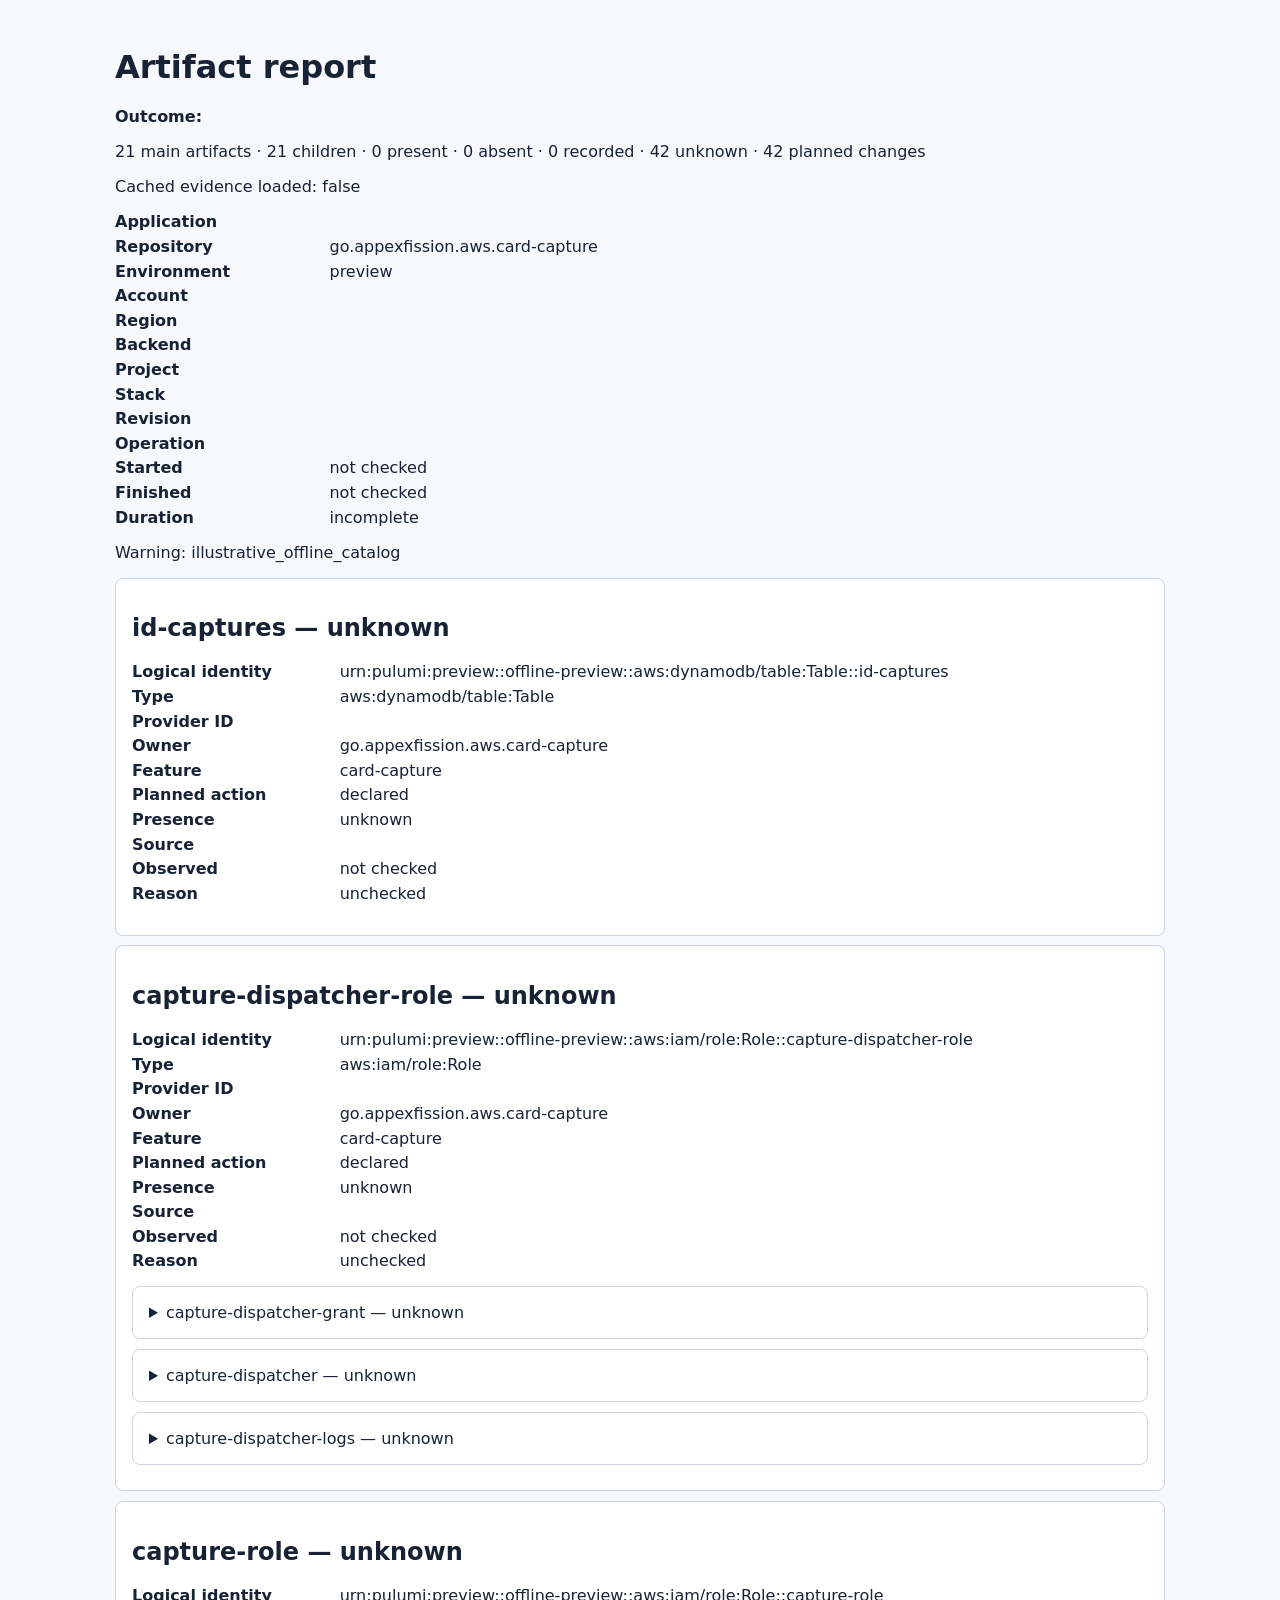
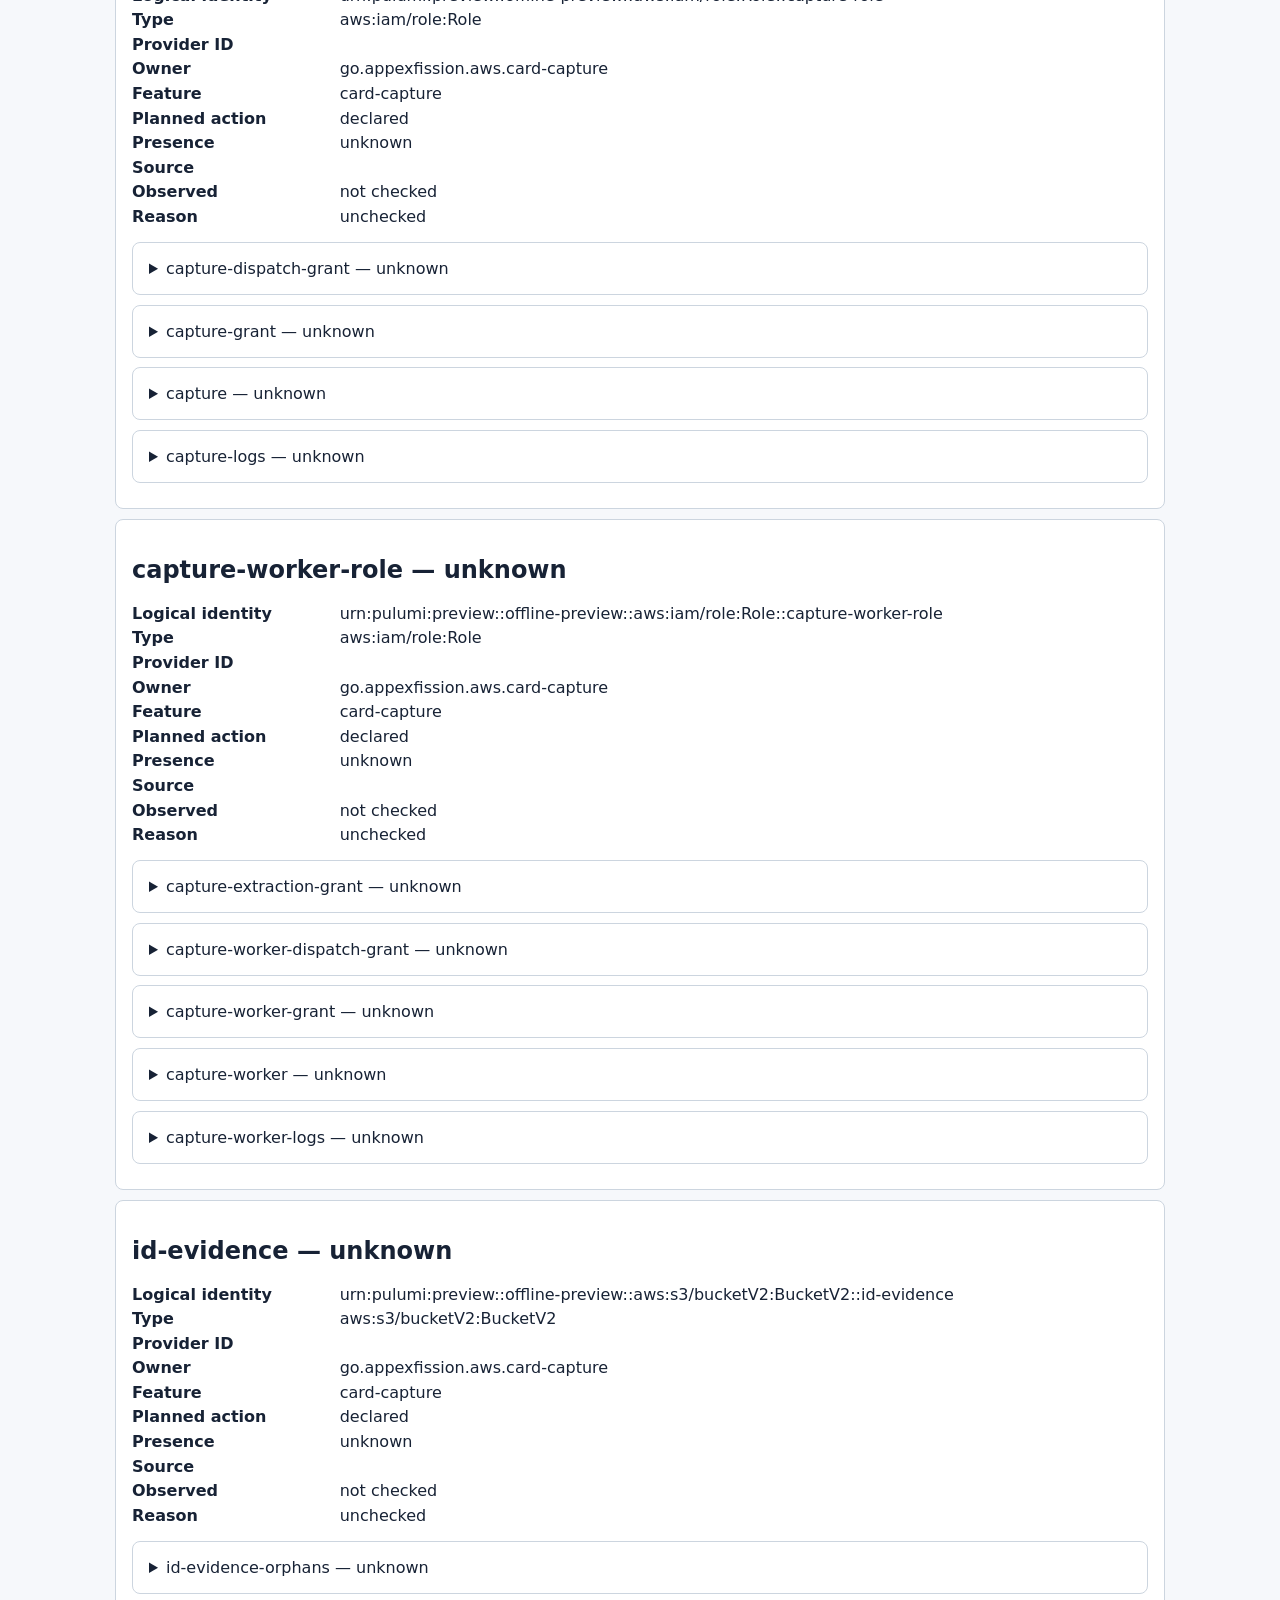
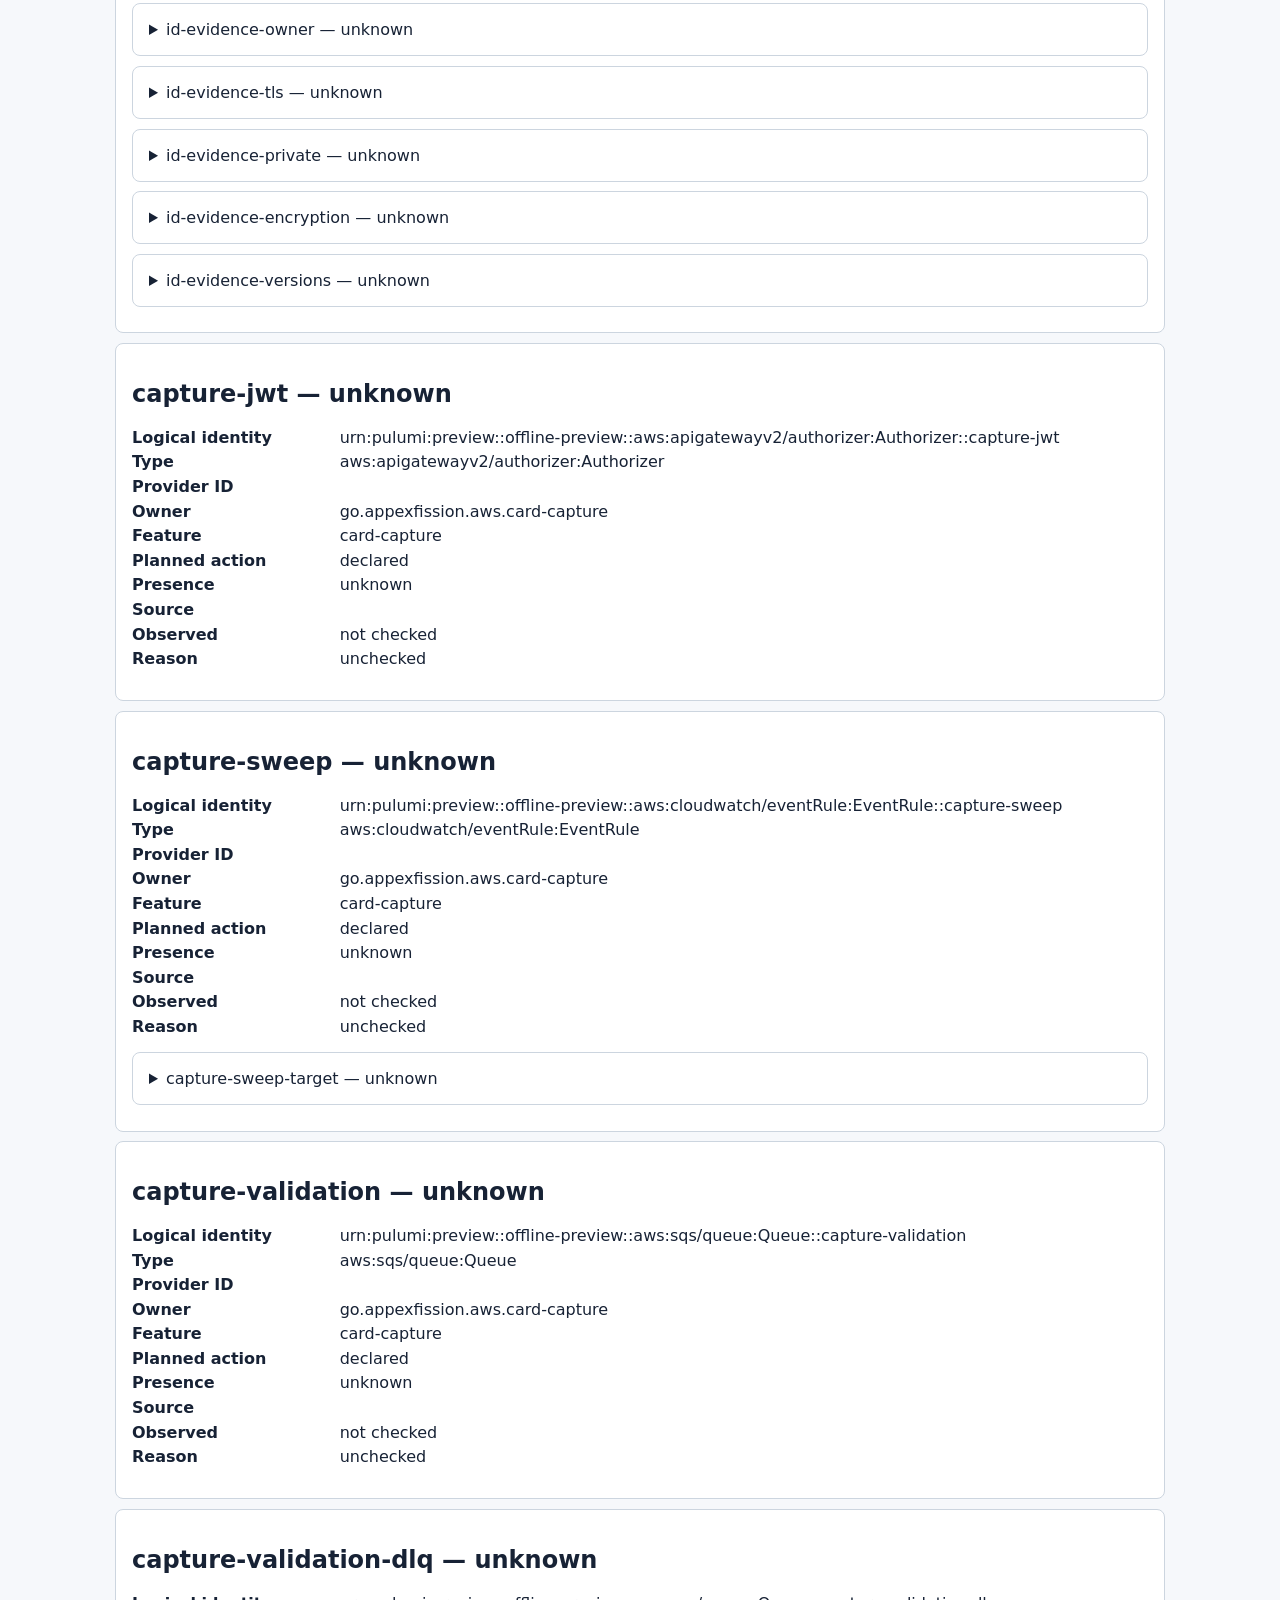
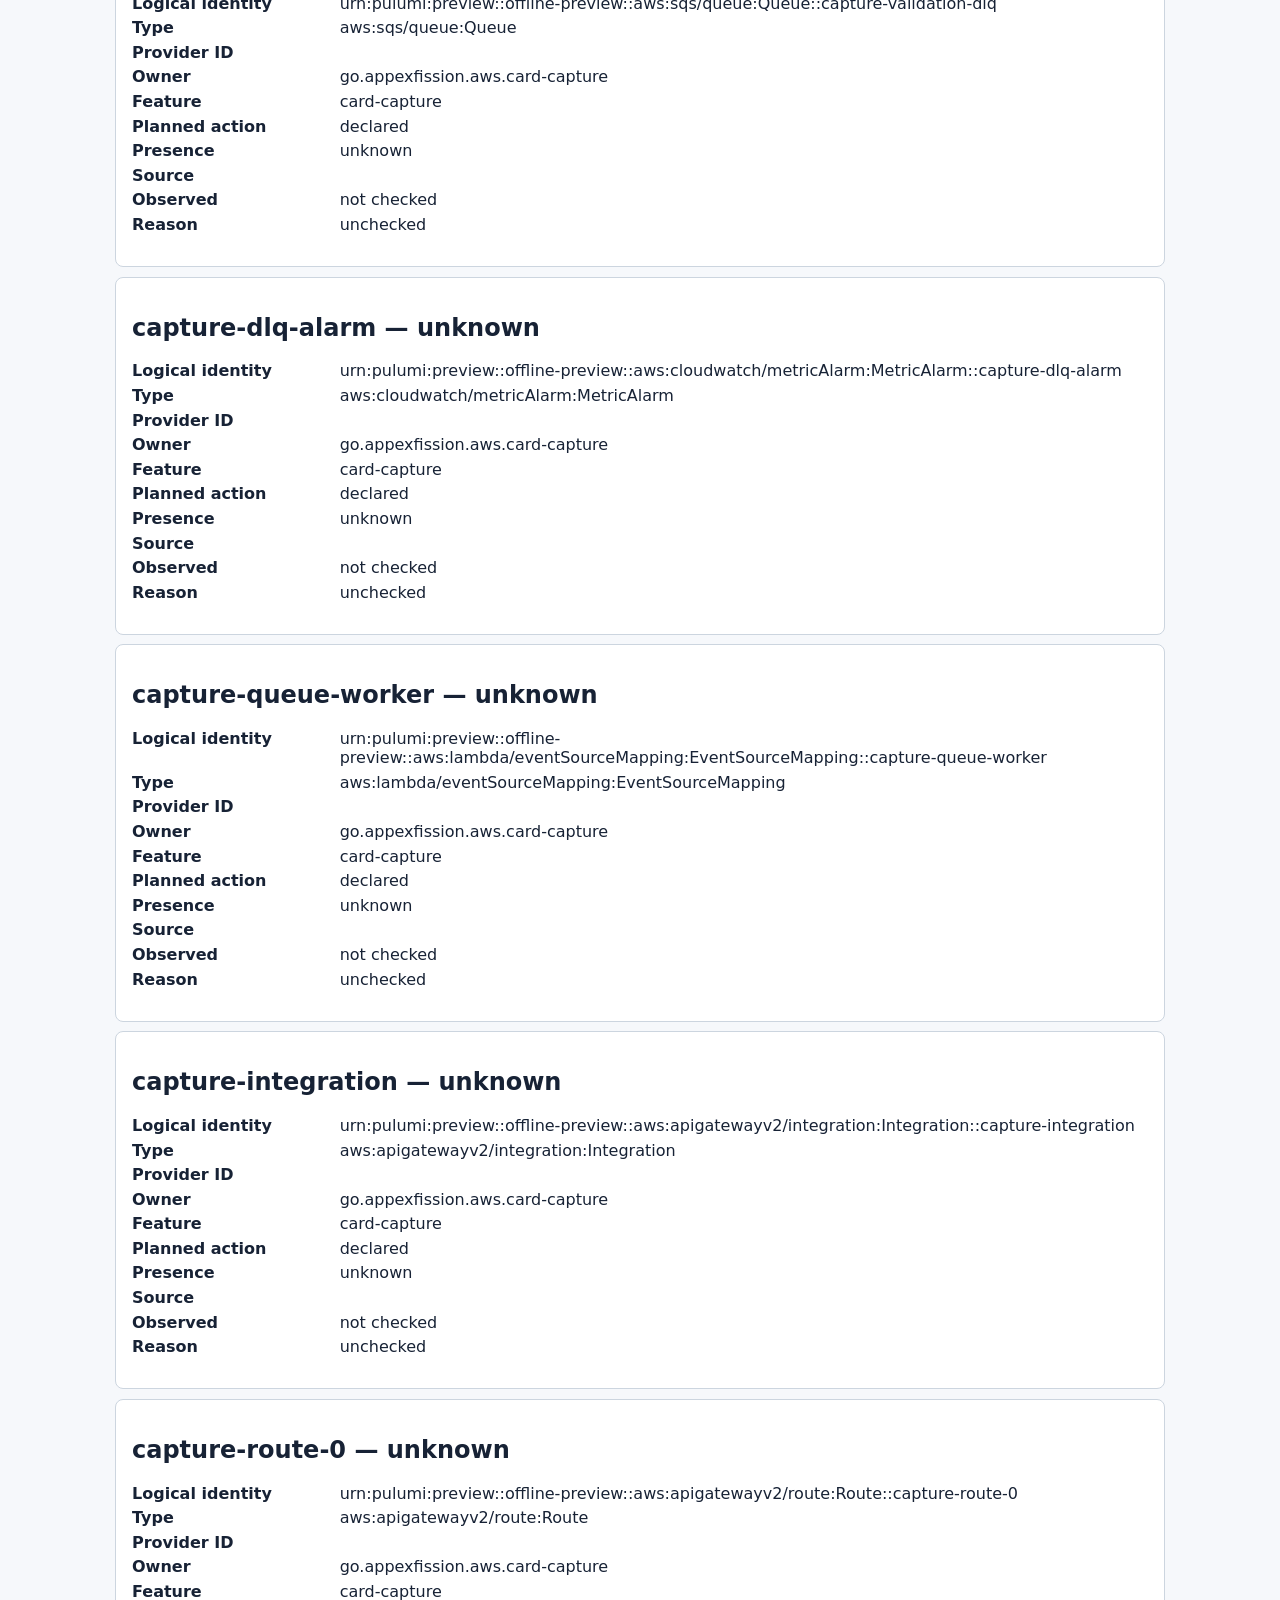
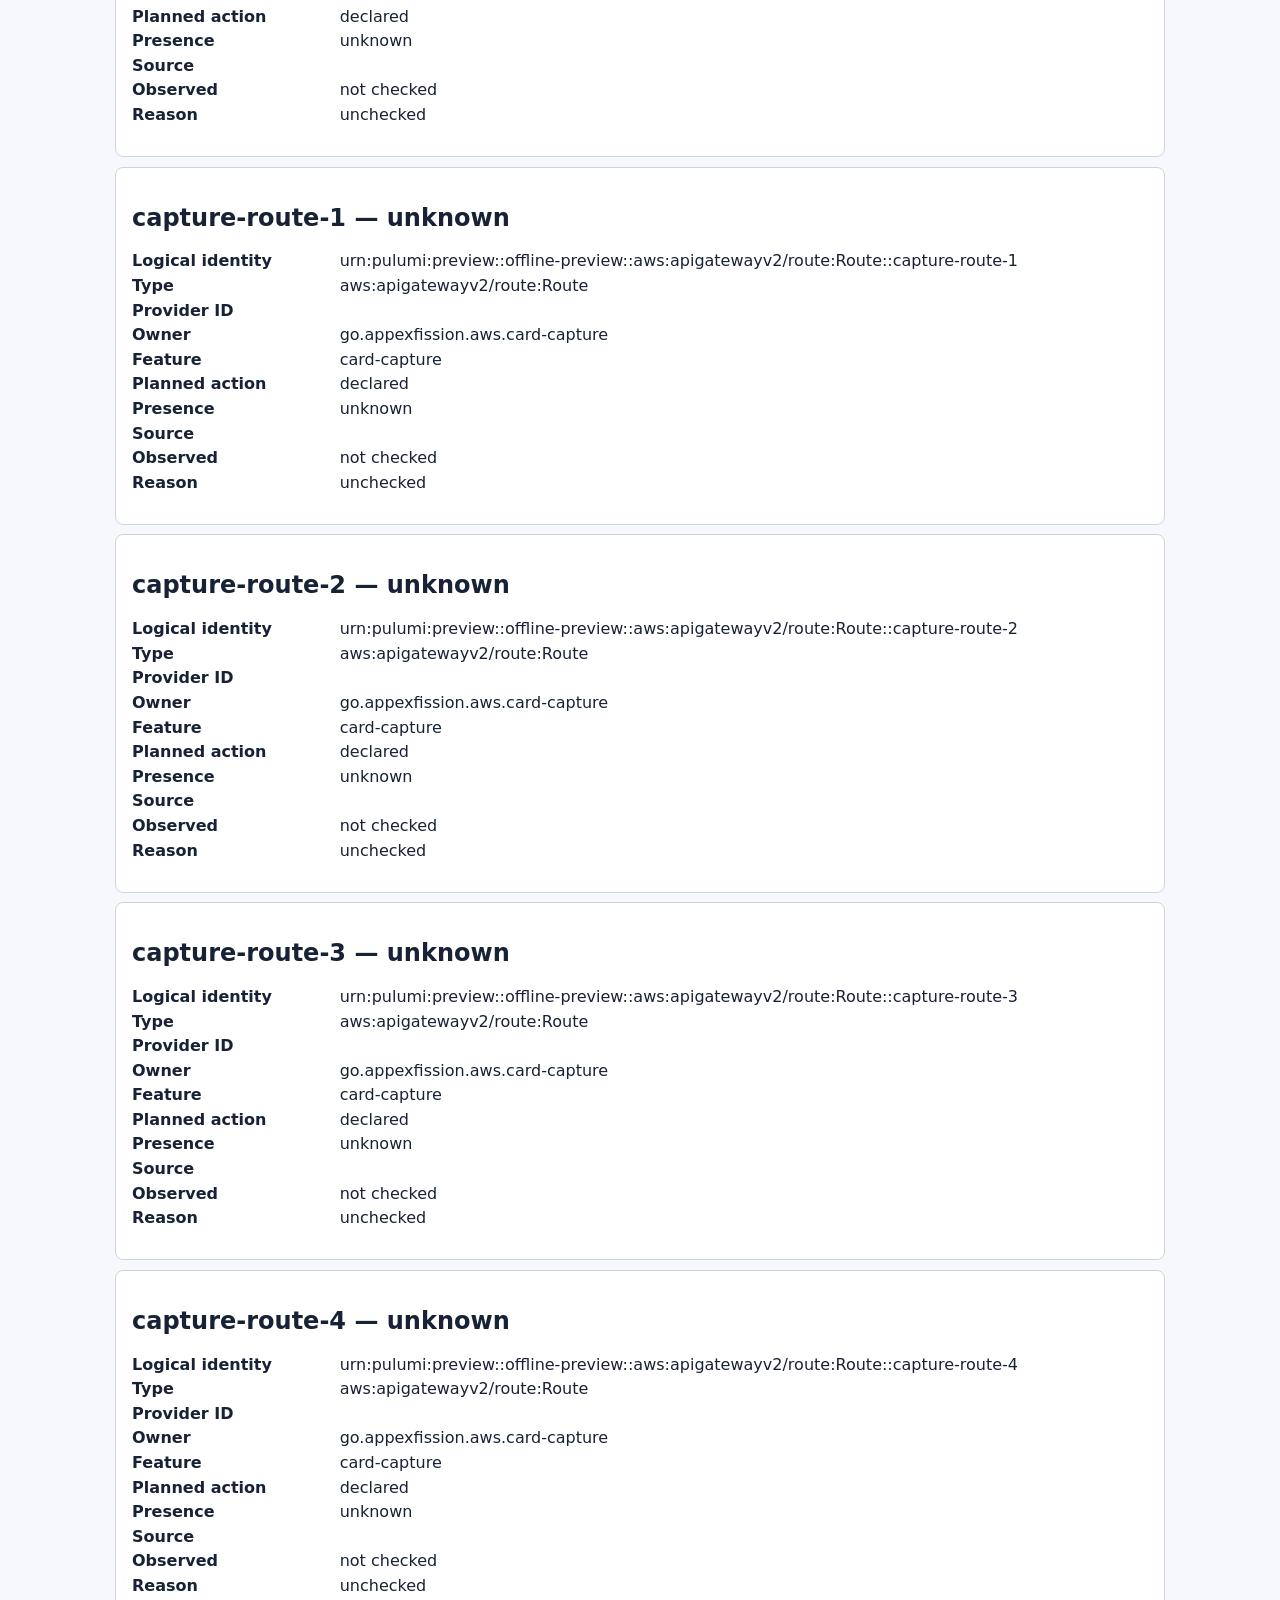
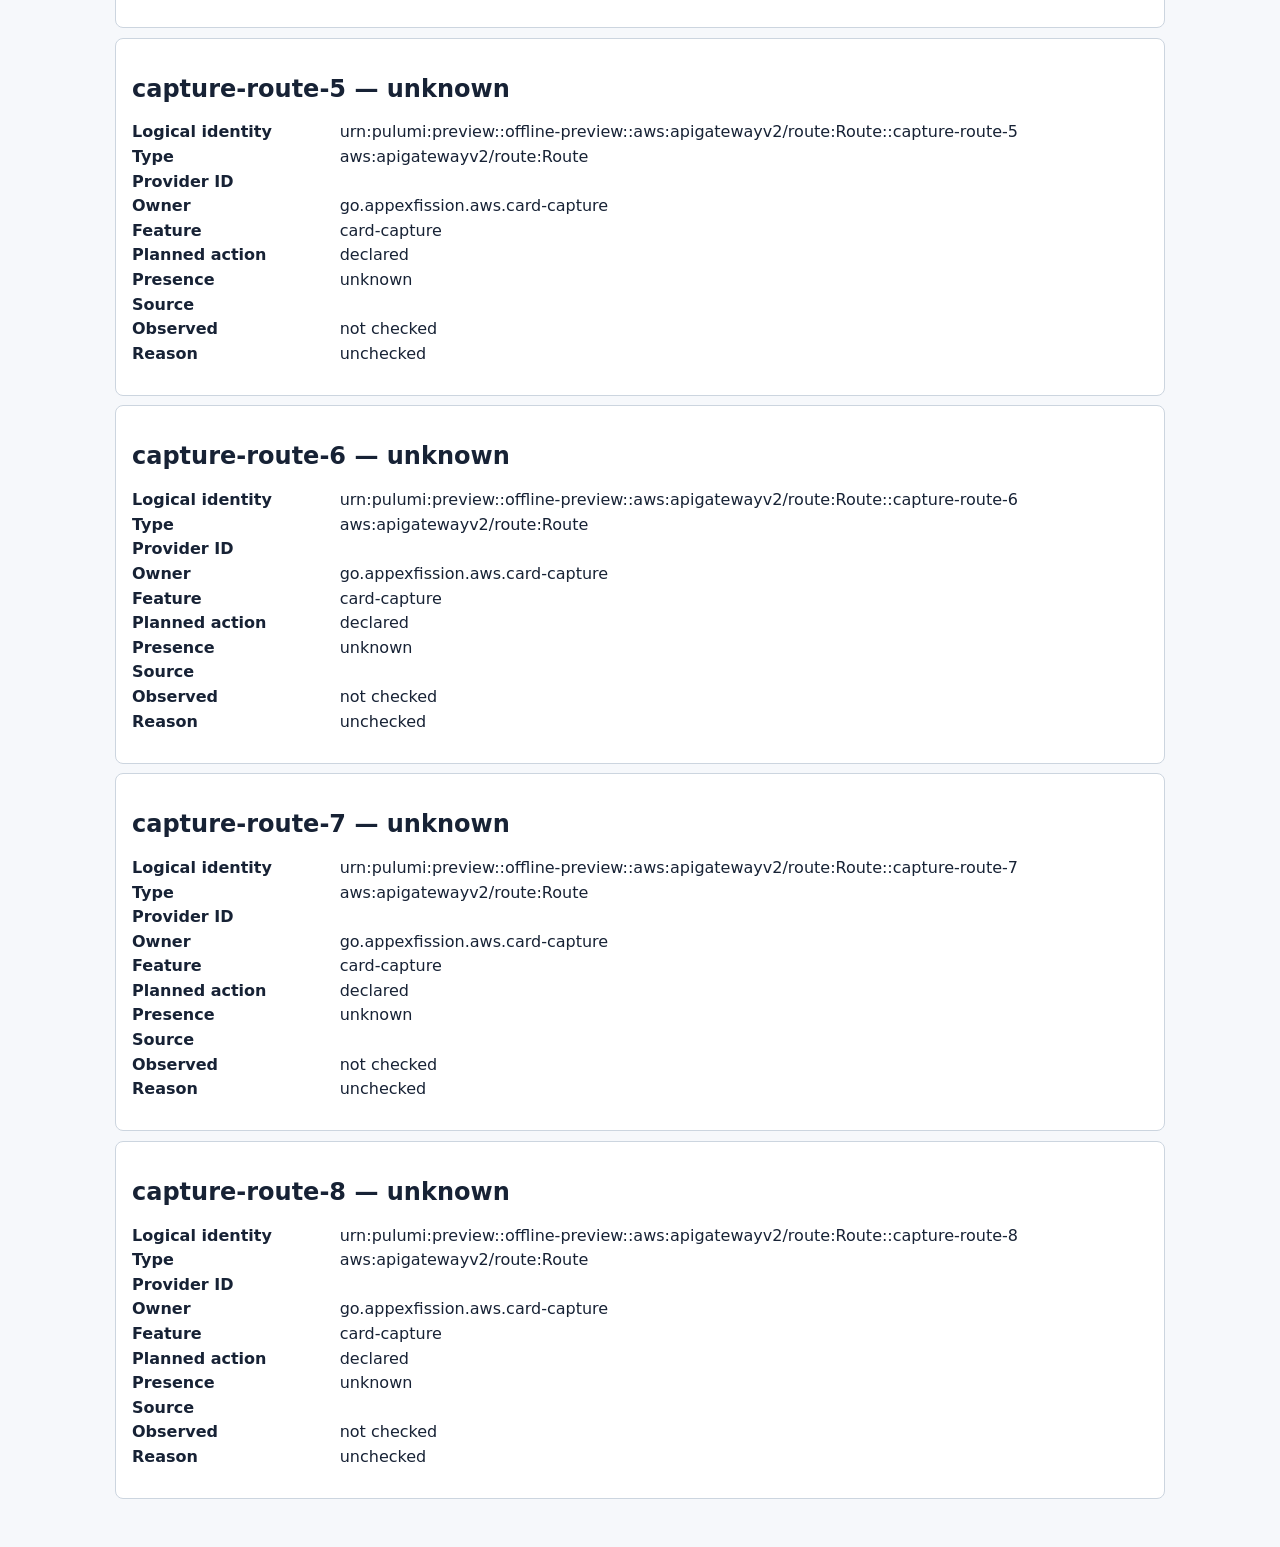
==== docs/artifacts/report.html @ e458df1b "Add native card capture artifact previews and documentation reports" ====
<!doctype html><html lang="en"><meta charset="utf-8"><meta name="viewport" content="width=device-width"><title>Artifact report</title><style>body{font:16px system-ui;max-width:1050px;margin:3rem auto;padding:0 1rem;background:#f6f8fb;color:#172235}article,details,.attention{background:white;border:1px solid #ccd5df;border-radius:8px;padding:1rem;margin:.6rem 0}.attention{border-left:5px solid #b34b22}details details{margin-left:1rem}dl{display:grid;grid-template-columns:minmax(110px,1fr) 4fr;gap:.35rem}dt{font-weight:bold}dd{margin:0;overflow-wrap:anywhere}summary{cursor:pointer}small{color:#46556a}</style><h1>Artifact report</h1><p><strong>Outcome: </strong></p><p>21 main artifacts · 21 children · 0 present · 0 absent · 0 recorded · 42 unknown · 42 planned changes</p><p>Cached evidence loaded: false</p><dl><dt>Application</dt><dd></dd><dt>Repository</dt><dd>go.appexfission.aws.card-capture</dd><dt>Environment</dt><dd>preview</dd><dt>Account</dt><dd></dd><dt>Region</dt><dd></dd><dt>Backend</dt><dd></dd><dt>Project</dt><dd></dd><dt>Stack</dt><dd></dd><dt>Revision</dt><dd></dd><dt>Operation</dt><dd></dd><dt>Started</dt><dd>not checked</dd><dt>Finished</dt><dd>not checked</dd><dt>Duration</dt><dd>incomplete</dd></dl><p>Warning: illustrative_offline_catalog</p><article><h2>id-captures — unknown</h2><dl><dt>Logical identity</dt><dd>urn:pulumi:preview::offline-preview::aws:dynamodb/table:Table::id-captures</dd><dt>Type</dt><dd>aws:dynamodb/table:Table</dd><dt>Provider ID</dt><dd></dd><dt>Owner</dt><dd>go.appexfission.aws.card-capture</dd><dt>Feature</dt><dd>card-capture</dd><dt>Planned action</dt><dd>declared</dd><dt>Presence</dt><dd>unknown</dd><dt>Source</dt><dd></dd><dt>Observed</dt><dd>not checked</dd><dt>Reason</dt><dd>unchecked</dd></dl></article><article><h2>capture-dispatcher-role — unknown</h2><dl><dt>Logical identity</dt><dd>urn:pulumi:preview::offline-preview::aws:iam/role:Role::capture-dispatcher-role</dd><dt>Type</dt><dd>aws:iam/role:Role</dd><dt>Provider ID</dt><dd></dd><dt>Owner</dt><dd>go.appexfission.aws.card-capture</dd><dt>Feature</dt><dd>card-capture</dd><dt>Planned action</dt><dd>declared</dd><dt>Presence</dt><dd>unknown</dd><dt>Source</dt><dd></dd><dt>Observed</dt><dd>not checked</dd><dt>Reason</dt><dd>unchecked</dd></dl><details><summary>capture-dispatcher-grant — unknown</summary><dl><dt>Logical identity</dt><dd>urn:pulumi:preview::offline-preview::aws:iam/rolePolicy:RolePolicy::capture-dispatcher-grant</dd><dt>Type</dt><dd>aws:iam/rolePolicy:RolePolicy</dd><dt>Provider ID</dt><dd></dd><dt>Owner</dt><dd>go.appexfission.aws.card-capture</dd><dt>Feature</dt><dd>card-capture</dd><dt>Planned action</dt><dd>declared</dd><dt>Presence</dt><dd>unknown</dd><dt>Source</dt><dd></dd><dt>Observed</dt><dd>not checked</dd><dt>Reason</dt><dd>unchecked</dd></dl></details><details><summary>capture-dispatcher — unknown</summary><dl><dt>Logical identity</dt><dd>urn:pulumi:preview::offline-preview::aws:lambda/function:Function::capture-dispatcher</dd><dt>Type</dt><dd>aws:lambda/function:Function</dd><dt>Provider ID</dt><dd></dd><dt>Owner</dt><dd>go.appexfission.aws.card-capture</dd><dt>Feature</dt><dd>card-capture</dd><dt>Planned action</dt><dd>declared</dd><dt>Presence</dt><dd>unknown</dd><dt>Source</dt><dd></dd><dt>Observed</dt><dd>not checked</dd><dt>Reason</dt><dd>unchecked</dd></dl><details><summary>capture-sweep-invoke — unknown</summary><dl><dt>Logical identity</dt><dd>urn:pulumi:preview::offline-preview::aws:lambda/permission:Permission::capture-sweep-invoke</dd><dt>Type</dt><dd>aws:lambda/permission:Permission</dd><dt>Provider ID</dt><dd></dd><dt>Owner</dt><dd>go.appexfission.aws.card-capture</dd><dt>Feature</dt><dd>card-capture</dd><dt>Planned action</dt><dd>declared</dd><dt>Presence</dt><dd>unknown</dd><dt>Source</dt><dd></dd><dt>Observed</dt><dd>not checked</dd><dt>Reason</dt><dd>unchecked</dd></dl></details></details><details><summary>capture-dispatcher-logs — unknown</summary><dl><dt>Logical identity</dt><dd>urn:pulumi:preview::offline-preview::aws:iam/rolePolicyAttachment:RolePolicyAttachment::capture-dispatcher-logs</dd><dt>Type</dt><dd>aws:iam/rolePolicyAttachment:RolePolicyAttachment</dd><dt>Provider ID</dt><dd></dd><dt>Owner</dt><dd>go.appexfission.aws.card-capture</dd><dt>Feature</dt><dd>card-capture</dd><dt>Planned action</dt><dd>declared</dd><dt>Presence</dt><dd>unknown</dd><dt>Source</dt><dd></dd><dt>Observed</dt><dd>not checked</dd><dt>Reason</dt><dd>unchecked</dd></dl></details></article><article><h2>capture-role — unknown</h2><dl><dt>Logical identity</dt><dd>urn:pulumi:preview::offline-preview::aws:iam/role:Role::capture-role</dd><dt>Type</dt><dd>aws:iam/role:Role</dd><dt>Provider ID</dt><dd></dd><dt>Owner</dt><dd>go.appexfission.aws.card-capture</dd><dt>Feature</dt><dd>card-capture</dd><dt>Planned action</dt><dd>declared</dd><dt>Presence</dt><dd>unknown</dd><dt>Source</dt><dd></dd><dt>Observed</dt><dd>not checked</dd><dt>Reason</dt><dd>unchecked</dd></dl><details><summary>capture-dispatch-grant — unknown</summary><dl><dt>Logical identity</dt><dd>urn:pulumi:preview::offline-preview::aws:iam/rolePolicy:RolePolicy::capture-dispatch-grant</dd><dt>Type</dt><dd>aws:iam/rolePolicy:RolePolicy</dd><dt>Provider ID</dt><dd></dd><dt>Owner</dt><dd>go.appexfission.aws.card-capture</dd><dt>Feature</dt><dd>card-capture</dd><dt>Planned action</dt><dd>declared</dd><dt>Presence</dt><dd>unknown</dd><dt>Source</dt><dd></dd><dt>Observed</dt><dd>not checked</dd><dt>Reason</dt><dd>unchecked</dd></dl></details><details><summary>capture-grant — unknown</summary><dl><dt>Logical identity</dt><dd>urn:pulumi:preview::offline-preview::aws:iam/rolePolicy:RolePolicy::capture-grant</dd><dt>Type</dt><dd>aws:iam/rolePolicy:RolePolicy</dd><dt>Provider ID</dt><dd></dd><dt>Owner</dt><dd>go.appexfission.aws.card-capture</dd><dt>Feature</dt><dd>card-capture</dd><dt>Planned action</dt><dd>declared</dd><dt>Presence</dt><dd>unknown</dd><dt>Source</dt><dd></dd><dt>Observed</dt><dd>not checked</dd><dt>Reason</dt><dd>unchecked</dd></dl></details><details><summary>capture — unknown</summary><dl><dt>Logical identity</dt><dd>urn:pulumi:preview::offline-preview::aws:lambda/function:Function::capture</dd><dt>Type</dt><dd>aws:lambda/function:Function</dd><dt>Provider ID</dt><dd></dd><dt>Owner</dt><dd>go.appexfission.aws.card-capture</dd><dt>Feature</dt><dd>card-capture</dd><dt>Planned action</dt><dd>declared</dd><dt>Presence</dt><dd>unknown</dd><dt>Source</dt><dd></dd><dt>Observed</dt><dd>not checked</dd><dt>Reason</dt><dd>unchecked</dd></dl><details><summary>capture-api-invoke — unknown</summary><dl><dt>Logical identity</dt><dd>urn:pulumi:preview::offline-preview::aws:lambda/permission:Permission::capture-api-invoke</dd><dt>Type</dt><dd>aws:lambda/permission:Permission</dd><dt>Provider ID</dt><dd></dd><dt>Owner</dt><dd>go.appexfission.aws.card-capture</dd><dt>Feature</dt><dd>card-capture</dd><dt>Planned action</dt><dd>declared</dd><dt>Presence</dt><dd>unknown</dd><dt>Source</dt><dd></dd><dt>Observed</dt><dd>not checked</dd><dt>Reason</dt><dd>unchecked</dd></dl></details></details><details><summary>capture-logs — unknown</summary><dl><dt>Logical identity</dt><dd>urn:pulumi:preview::offline-preview::aws:iam/rolePolicyAttachment:RolePolicyAttachment::capture-logs</dd><dt>Type</dt><dd>aws:iam/rolePolicyAttachment:RolePolicyAttachment</dd><dt>Provider ID</dt><dd></dd><dt>Owner</dt><dd>go.appexfission.aws.card-capture</dd><dt>Feature</dt><dd>card-capture</dd><dt>Planned action</dt><dd>declared</dd><dt>Presence</dt><dd>unknown</dd><dt>Source</dt><dd></dd><dt>Observed</dt><dd>not checked</dd><dt>Reason</dt><dd>unchecked</dd></dl></details></article><article><h2>capture-worker-role — unknown</h2><dl><dt>Logical identity</dt><dd>urn:pulumi:preview::offline-preview::aws:iam/role:Role::capture-worker-role</dd><dt>Type</dt><dd>aws:iam/role:Role</dd><dt>Provider ID</dt><dd></dd><dt>Owner</dt><dd>go.appexfission.aws.card-capture</dd><dt>Feature</dt><dd>card-capture</dd><dt>Planned action</dt><dd>declared</dd><dt>Presence</dt><dd>unknown</dd><dt>Source</dt><dd></dd><dt>Observed</dt><dd>not checked</dd><dt>Reason</dt><dd>unchecked</dd></dl><details><summary>capture-extraction-grant — unknown</summary><dl><dt>Logical identity</dt><dd>urn:pulumi:preview::offline-preview::aws:iam/rolePolicy:RolePolicy::capture-extraction-grant</dd><dt>Type</dt><dd>aws:iam/rolePolicy:RolePolicy</dd><dt>Provider ID</dt><dd></dd><dt>Owner</dt><dd>go.appexfission.aws.card-capture</dd><dt>Feature</dt><dd>card-capture</dd><dt>Planned action</dt><dd>declared</dd><dt>Presence</dt><dd>unknown</dd><dt>Source</dt><dd></dd><dt>Observed</dt><dd>not checked</dd><dt>Reason</dt><dd>unchecked</dd></dl></details><details><summary>capture-worker-dispatch-grant — unknown</summary><dl><dt>Logical identity</dt><dd>urn:pulumi:preview::offline-preview::aws:iam/rolePolicy:RolePolicy::capture-worker-dispatch-grant</dd><dt>Type</dt><dd>aws:iam/rolePolicy:RolePolicy</dd><dt>Provider ID</dt><dd></dd><dt>Owner</dt><dd>go.appexfission.aws.card-capture</dd><dt>Feature</dt><dd>card-capture</dd><dt>Planned action</dt><dd>declared</dd><dt>Presence</dt><dd>unknown</dd><dt>Source</dt><dd></dd><dt>Observed</dt><dd>not checked</dd><dt>Reason</dt><dd>unchecked</dd></dl></details><details><summary>capture-worker-grant — unknown</summary><dl><dt>Logical identity</dt><dd>urn:pulumi:preview::offline-preview::aws:iam/rolePolicy:RolePolicy::capture-worker-grant</dd><dt>Type</dt><dd>aws:iam/rolePolicy:RolePolicy</dd><dt>Provider ID</dt><dd></dd><dt>Owner</dt><dd>go.appexfission.aws.card-capture</dd><dt>Feature</dt><dd>card-capture</dd><dt>Planned action</dt><dd>declared</dd><dt>Presence</dt><dd>unknown</dd><dt>Source</dt><dd></dd><dt>Observed</dt><dd>not checked</dd><dt>Reason</dt><dd>unchecked</dd></dl></details><details><summary>capture-worker — unknown</summary><dl><dt>Logical identity</dt><dd>urn:pulumi:preview::offline-preview::aws:lambda/function:Function::capture-worker</dd><dt>Type</dt><dd>aws:lambda/function:Function</dd><dt>Provider ID</dt><dd></dd><dt>Owner</dt><dd>go.appexfission.aws.card-capture</dd><dt>Feature</dt><dd>card-capture</dd><dt>Planned action</dt><dd>declared</dd><dt>Presence</dt><dd>unknown</dd><dt>Source</dt><dd></dd><dt>Observed</dt><dd>not checked</dd><dt>Reason</dt><dd>unchecked</dd></dl></details><details><summary>capture-worker-logs — unknown</summary><dl><dt>Logical identity</dt><dd>urn:pulumi:preview::offline-preview::aws:iam/rolePolicyAttachment:RolePolicyAttachment::capture-worker-logs</dd><dt>Type</dt><dd>aws:iam/rolePolicyAttachment:RolePolicyAttachment</dd><dt>Provider ID</dt><dd></dd><dt>Owner</dt><dd>go.appexfission.aws.card-capture</dd><dt>Feature</dt><dd>card-capture</dd><dt>Planned action</dt><dd>declared</dd><dt>Presence</dt><dd>unknown</dd><dt>Source</dt><dd></dd><dt>Observed</dt><dd>not checked</dd><dt>Reason</dt><dd>unchecked</dd></dl></details></article><article><h2>id-evidence — unknown</h2><dl><dt>Logical identity</dt><dd>urn:pulumi:preview::offline-preview::aws:s3/bucketV2:BucketV2::id-evidence</dd><dt>Type</dt><dd>aws:s3/bucketV2:BucketV2</dd><dt>Provider ID</dt><dd></dd><dt>Owner</dt><dd>go.appexfission.aws.card-capture</dd><dt>Feature</dt><dd>card-capture</dd><dt>Planned action</dt><dd>declared</dd><dt>Presence</dt><dd>unknown</dd><dt>Source</dt><dd></dd><dt>Observed</dt><dd>not checked</dd><dt>Reason</dt><dd>unchecked</dd></dl><details><summary>id-evidence-orphans — unknown</summary><dl><dt>Logical identity</dt><dd>urn:pulumi:preview::offline-preview::aws:s3/bucketLifecycleConfigurationV2:BucketLifecycleConfigurationV2::id-evidence-orphans</dd><dt>Type</dt><dd>aws:s3/bucketLifecycleConfigurationV2:BucketLifecycleConfigurationV2</dd><dt>Provider ID</dt><dd></dd><dt>Owner</dt><dd>go.appexfission.aws.card-capture</dd><dt>Feature</dt><dd>card-capture</dd><dt>Planned action</dt><dd>declared</dd><dt>Presence</dt><dd>unknown</dd><dt>Source</dt><dd></dd><dt>Observed</dt><dd>not checked</dd><dt>Reason</dt><dd>unchecked</dd></dl></details><details><summary>id-evidence-owner — unknown</summary><dl><dt>Logical identity</dt><dd>urn:pulumi:preview::offline-preview::aws:s3/bucketOwnershipControls:BucketOwnershipControls::id-evidence-owner</dd><dt>Type</dt><dd>aws:s3/bucketOwnershipControls:BucketOwnershipControls</dd><dt>Provider ID</dt><dd></dd><dt>Owner</dt><dd>go.appexfission.aws.card-capture</dd><dt>Feature</dt><dd>card-capture</dd><dt>Planned action</dt><dd>declared</dd><dt>Presence</dt><dd>unknown</dd><dt>Source</dt><dd></dd><dt>Observed</dt><dd>not checked</dd><dt>Reason</dt><dd>unchecked</dd></dl></details><details><summary>id-evidence-tls — unknown</summary><dl><dt>Logical identity</dt><dd>urn:pulumi:preview::offline-preview::aws:s3/bucketPolicy:BucketPolicy::id-evidence-tls</dd><dt>Type</dt><dd>aws:s3/bucketPolicy:BucketPolicy</dd><dt>Provider ID</dt><dd></dd><dt>Owner</dt><dd>go.appexfission.aws.card-capture</dd><dt>Feature</dt><dd>card-capture</dd><dt>Planned action</dt><dd>declared</dd><dt>Presence</dt><dd>unknown</dd><dt>Source</dt><dd></dd><dt>Observed</dt><dd>not checked</dd><dt>Reason</dt><dd>unchecked</dd></dl></details><details><summary>id-evidence-private — unknown</summary><dl><dt>Logical identity</dt><dd>urn:pulumi:preview::offline-preview::aws:s3/bucketPublicAccessBlock:BucketPublicAccessBlock::id-evidence-private</dd><dt>Type</dt><dd>aws:s3/bucketPublicAccessBlock:BucketPublicAccessBlock</dd><dt>Provider ID</dt><dd></dd><dt>Owner</dt><dd>go.appexfission.aws.card-capture</dd><dt>Feature</dt><dd>card-capture</dd><dt>Planned action</dt><dd>declared</dd><dt>Presence</dt><dd>unknown</dd><dt>Source</dt><dd></dd><dt>Observed</dt><dd>not checked</dd><dt>Reason</dt><dd>unchecked</dd></dl></details><details><summary>id-evidence-encryption — unknown</summary><dl><dt>Logical identity</dt><dd>urn:pulumi:preview::offline-preview::aws:s3/bucketServerSideEncryptionConfigurationV2:BucketServerSideEncryptionConfigurationV2::id-evidence-encryption</dd><dt>Type</dt><dd>aws:s3/bucketServerSideEncryptionConfigurationV2:BucketServerSideEncryptionConfigurationV2</dd><dt>Provider ID</dt><dd></dd><dt>Owner</dt><dd>go.appexfission.aws.card-capture</dd><dt>Feature</dt><dd>card-capture</dd><dt>Planned action</dt><dd>declared</dd><dt>Presence</dt><dd>unknown</dd><dt>Source</dt><dd></dd><dt>Observed</dt><dd>not checked</dd><dt>Reason</dt><dd>unchecked</dd></dl></details><details><summary>id-evidence-versions — unknown</summary><dl><dt>Logical identity</dt><dd>urn:pulumi:preview::offline-preview::aws:s3/bucketVersioningV2:BucketVersioningV2::id-evidence-versions</dd><dt>Type</dt><dd>aws:s3/bucketVersioningV2:BucketVersioningV2</dd><dt>Provider ID</dt><dd></dd><dt>Owner</dt><dd>go.appexfission.aws.card-capture</dd><dt>Feature</dt><dd>card-capture</dd><dt>Planned action</dt><dd>declared</dd><dt>Presence</dt><dd>unknown</dd><dt>Source</dt><dd></dd><dt>Observed</dt><dd>not checked</dd><dt>Reason</dt><dd>unchecked</dd></dl></details></article><article><h2>capture-jwt — unknown</h2><dl><dt>Logical identity</dt><dd>urn:pulumi:preview::offline-preview::aws:apigatewayv2/authorizer:Authorizer::capture-jwt</dd><dt>Type</dt><dd>aws:apigatewayv2/authorizer:Authorizer</dd><dt>Provider ID</dt><dd></dd><dt>Owner</dt><dd>go.appexfission.aws.card-capture</dd><dt>Feature</dt><dd>card-capture</dd><dt>Planned action</dt><dd>declared</dd><dt>Presence</dt><dd>unknown</dd><dt>Source</dt><dd></dd><dt>Observed</dt><dd>not checked</dd><dt>Reason</dt><dd>unchecked</dd></dl></article><article><h2>capture-sweep — unknown</h2><dl><dt>Logical identity</dt><dd>urn:pulumi:preview::offline-preview::aws:cloudwatch/eventRule:EventRule::capture-sweep</dd><dt>Type</dt><dd>aws:cloudwatch/eventRule:EventRule</dd><dt>Provider ID</dt><dd></dd><dt>Owner</dt><dd>go.appexfission.aws.card-capture</dd><dt>Feature</dt><dd>card-capture</dd><dt>Planned action</dt><dd>declared</dd><dt>Presence</dt><dd>unknown</dd><dt>Source</dt><dd></dd><dt>Observed</dt><dd>not checked</dd><dt>Reason</dt><dd>unchecked</dd></dl><details><summary>capture-sweep-target — unknown</summary><dl><dt>Logical identity</dt><dd>urn:pulumi:preview::offline-preview::aws:cloudwatch/eventTarget:EventTarget::capture-sweep-target</dd><dt>Type</dt><dd>aws:cloudwatch/eventTarget:EventTarget</dd><dt>Provider ID</dt><dd></dd><dt>Owner</dt><dd>go.appexfission.aws.card-capture</dd><dt>Feature</dt><dd>card-capture</dd><dt>Planned action</dt><dd>declared</dd><dt>Presence</dt><dd>unknown</dd><dt>Source</dt><dd></dd><dt>Observed</dt><dd>not checked</dd><dt>Reason</dt><dd>unchecked</dd></dl></details></article><article><h2>capture-validation — unknown</h2><dl><dt>Logical identity</dt><dd>urn:pulumi:preview::offline-preview::aws:sqs/queue:Queue::capture-validation</dd><dt>Type</dt><dd>aws:sqs/queue:Queue</dd><dt>Provider ID</dt><dd></dd><dt>Owner</dt><dd>go.appexfission.aws.card-capture</dd><dt>Feature</dt><dd>card-capture</dd><dt>Planned action</dt><dd>declared</dd><dt>Presence</dt><dd>unknown</dd><dt>Source</dt><dd></dd><dt>Observed</dt><dd>not checked</dd><dt>Reason</dt><dd>unchecked</dd></dl></article><article><h2>capture-validation-dlq — unknown</h2><dl><dt>Logical identity</dt><dd>urn:pulumi:preview::offline-preview::aws:sqs/queue:Queue::capture-validation-dlq</dd><dt>Type</dt><dd>aws:sqs/queue:Queue</dd><dt>Provider ID</dt><dd></dd><dt>Owner</dt><dd>go.appexfission.aws.card-capture</dd><dt>Feature</dt><dd>card-capture</dd><dt>Planned action</dt><dd>declared</dd><dt>Presence</dt><dd>unknown</dd><dt>Source</dt><dd></dd><dt>Observed</dt><dd>not checked</dd><dt>Reason</dt><dd>unchecked</dd></dl></article><article><h2>capture-dlq-alarm — unknown</h2><dl><dt>Logical identity</dt><dd>urn:pulumi:preview::offline-preview::aws:cloudwatch/metricAlarm:MetricAlarm::capture-dlq-alarm</dd><dt>Type</dt><dd>aws:cloudwatch/metricAlarm:MetricAlarm</dd><dt>Provider ID</dt><dd></dd><dt>Owner</dt><dd>go.appexfission.aws.card-capture</dd><dt>Feature</dt><dd>card-capture</dd><dt>Planned action</dt><dd>declared</dd><dt>Presence</dt><dd>unknown</dd><dt>Source</dt><dd></dd><dt>Observed</dt><dd>not checked</dd><dt>Reason</dt><dd>unchecked</dd></dl></article><article><h2>capture-queue-worker — unknown</h2><dl><dt>Logical identity</dt><dd>urn:pulumi:preview::offline-preview::aws:lambda/eventSourceMapping:EventSourceMapping::capture-queue-worker</dd><dt>Type</dt><dd>aws:lambda/eventSourceMapping:EventSourceMapping</dd><dt>Provider ID</dt><dd></dd><dt>Owner</dt><dd>go.appexfission.aws.card-capture</dd><dt>Feature</dt><dd>card-capture</dd><dt>Planned action</dt><dd>declared</dd><dt>Presence</dt><dd>unknown</dd><dt>Source</dt><dd></dd><dt>Observed</dt><dd>not checked</dd><dt>Reason</dt><dd>unchecked</dd></dl></article><article><h2>capture-integration — unknown</h2><dl><dt>Logical identity</dt><dd>urn:pulumi:preview::offline-preview::aws:apigatewayv2/integration:Integration::capture-integration</dd><dt>Type</dt><dd>aws:apigatewayv2/integration:Integration</dd><dt>Provider ID</dt><dd></dd><dt>Owner</dt><dd>go.appexfission.aws.card-capture</dd><dt>Feature</dt><dd>card-capture</dd><dt>Planned action</dt><dd>declared</dd><dt>Presence</dt><dd>unknown</dd><dt>Source</dt><dd></dd><dt>Observed</dt><dd>not checked</dd><dt>Reason</dt><dd>unchecked</dd></dl></article><article><h2>capture-route-0 — unknown</h2><dl><dt>Logical identity</dt><dd>urn:pulumi:preview::offline-preview::aws:apigatewayv2/route:Route::capture-route-0</dd><dt>Type</dt><dd>aws:apigatewayv2/route:Route</dd><dt>Provider ID</dt><dd></dd><dt>Owner</dt><dd>go.appexfission.aws.card-capture</dd><dt>Feature</dt><dd>card-capture</dd><dt>Planned action</dt><dd>declared</dd><dt>Presence</dt><dd>unknown</dd><dt>Source</dt><dd></dd><dt>Observed</dt><dd>not checked</dd><dt>Reason</dt><dd>unchecked</dd></dl></article><article><h2>capture-route-1 — unknown</h2><dl><dt>Logical identity</dt><dd>urn:pulumi:preview::offline-preview::aws:apigatewayv2/route:Route::capture-route-1</dd><dt>Type</dt><dd>aws:apigatewayv2/route:Route</dd><dt>Provider ID</dt><dd></dd><dt>Owner</dt><dd>go.appexfission.aws.card-capture</dd><dt>Feature</dt><dd>card-capture</dd><dt>Planned action</dt><dd>declared</dd><dt>Presence</dt><dd>unknown</dd><dt>Source</dt><dd></dd><dt>Observed</dt><dd>not checked</dd><dt>Reason</dt><dd>unchecked</dd></dl></article><article><h2>capture-route-2 — unknown</h2><dl><dt>Logical identity</dt><dd>urn:pulumi:preview::offline-preview::aws:apigatewayv2/route:Route::capture-route-2</dd><dt>Type</dt><dd>aws:apigatewayv2/route:Route</dd><dt>Provider ID</dt><dd></dd><dt>Owner</dt><dd>go.appexfission.aws.card-capture</dd><dt>Feature</dt><dd>card-capture</dd><dt>Planned action</dt><dd>declared</dd><dt>Presence</dt><dd>unknown</dd><dt>Source</dt><dd></dd><dt>Observed</dt><dd>not checked</dd><dt>Reason</dt><dd>unchecked</dd></dl></article><article><h2>capture-route-3 — unknown</h2><dl><dt>Logical identity</dt><dd>urn:pulumi:preview::offline-preview::aws:apigatewayv2/route:Route::capture-route-3</dd><dt>Type</dt><dd>aws:apigatewayv2/route:Route</dd><dt>Provider ID</dt><dd></dd><dt>Owner</dt><dd>go.appexfission.aws.card-capture</dd><dt>Feature</dt><dd>card-capture</dd><dt>Planned action</dt><dd>declared</dd><dt>Presence</dt><dd>unknown</dd><dt>Source</dt><dd></dd><dt>Observed</dt><dd>not checked</dd><dt>Reason</dt><dd>unchecked</dd></dl></article><article><h2>capture-route-4 — unknown</h2><dl><dt>Logical identity</dt><dd>urn:pulumi:preview::offline-preview::aws:apigatewayv2/route:Route::capture-route-4</dd><dt>Type</dt><dd>aws:apigatewayv2/route:Route</dd><dt>Provider ID</dt><dd></dd><dt>Owner</dt><dd>go.appexfission.aws.card-capture</dd><dt>Feature</dt><dd>card-capture</dd><dt>Planned action</dt><dd>declared</dd><dt>Presence</dt><dd>unknown</dd><dt>Source</dt><dd></dd><dt>Observed</dt><dd>not checked</dd><dt>Reason</dt><dd>unchecked</dd></dl></article><article><h2>capture-route-5 — unknown</h2><dl><dt>Logical identity</dt><dd>urn:pulumi:preview::offline-preview::aws:apigatewayv2/route:Route::capture-route-5</dd><dt>Type</dt><dd>aws:apigatewayv2/route:Route</dd><dt>Provider ID</dt><dd></dd><dt>Owner</dt><dd>go.appexfission.aws.card-capture</dd><dt>Feature</dt><dd>card-capture</dd><dt>Planned action</dt><dd>declared</dd><dt>Presence</dt><dd>unknown</dd><dt>Source</dt><dd></dd><dt>Observed</dt><dd>not checked</dd><dt>Reason</dt><dd>unchecked</dd></dl></article><article><h2>capture-route-6 — unknown</h2><dl><dt>Logical identity</dt><dd>urn:pulumi:preview::offline-preview::aws:apigatewayv2/route:Route::capture-route-6</dd><dt>Type</dt><dd>aws:apigatewayv2/route:Route</dd><dt>Provider ID</dt><dd></dd><dt>Owner</dt><dd>go.appexfission.aws.card-capture</dd><dt>Feature</dt><dd>card-capture</dd><dt>Planned action</dt><dd>declared</dd><dt>Presence</dt><dd>unknown</dd><dt>Source</dt><dd></dd><dt>Observed</dt><dd>not checked</dd><dt>Reason</dt><dd>unchecked</dd></dl></article><article><h2>capture-route-7 — unknown</h2><dl><dt>Logical identity</dt><dd>urn:pulumi:preview::offline-preview::aws:apigatewayv2/route:Route::capture-route-7</dd><dt>Type</dt><dd>aws:apigatewayv2/route:Route</dd><dt>Provider ID</dt><dd></dd><dt>Owner</dt><dd>go.appexfission.aws.card-capture</dd><dt>Feature</dt><dd>card-capture</dd><dt>Planned action</dt><dd>declared</dd><dt>Presence</dt><dd>unknown</dd><dt>Source</dt><dd></dd><dt>Observed</dt><dd>not checked</dd><dt>Reason</dt><dd>unchecked</dd></dl></article><article><h2>capture-route-8 — unknown</h2><dl><dt>Logical identity</dt><dd>urn:pulumi:preview::offline-preview::aws:apigatewayv2/route:Route::capture-route-8</dd><dt>Type</dt><dd>aws:apigatewayv2/route:Route</dd><dt>Provider ID</dt><dd></dd><dt>Owner</dt><dd>go.appexfission.aws.card-capture</dd><dt>Feature</dt><dd>card-capture</dd><dt>Planned action</dt><dd>declared</dd><dt>Presence</dt><dd>unknown</dd><dt>Source</dt><dd></dd><dt>Observed</dt><dd>not checked</dd><dt>Reason</dt><dd>unchecked</dd></dl></article></html>
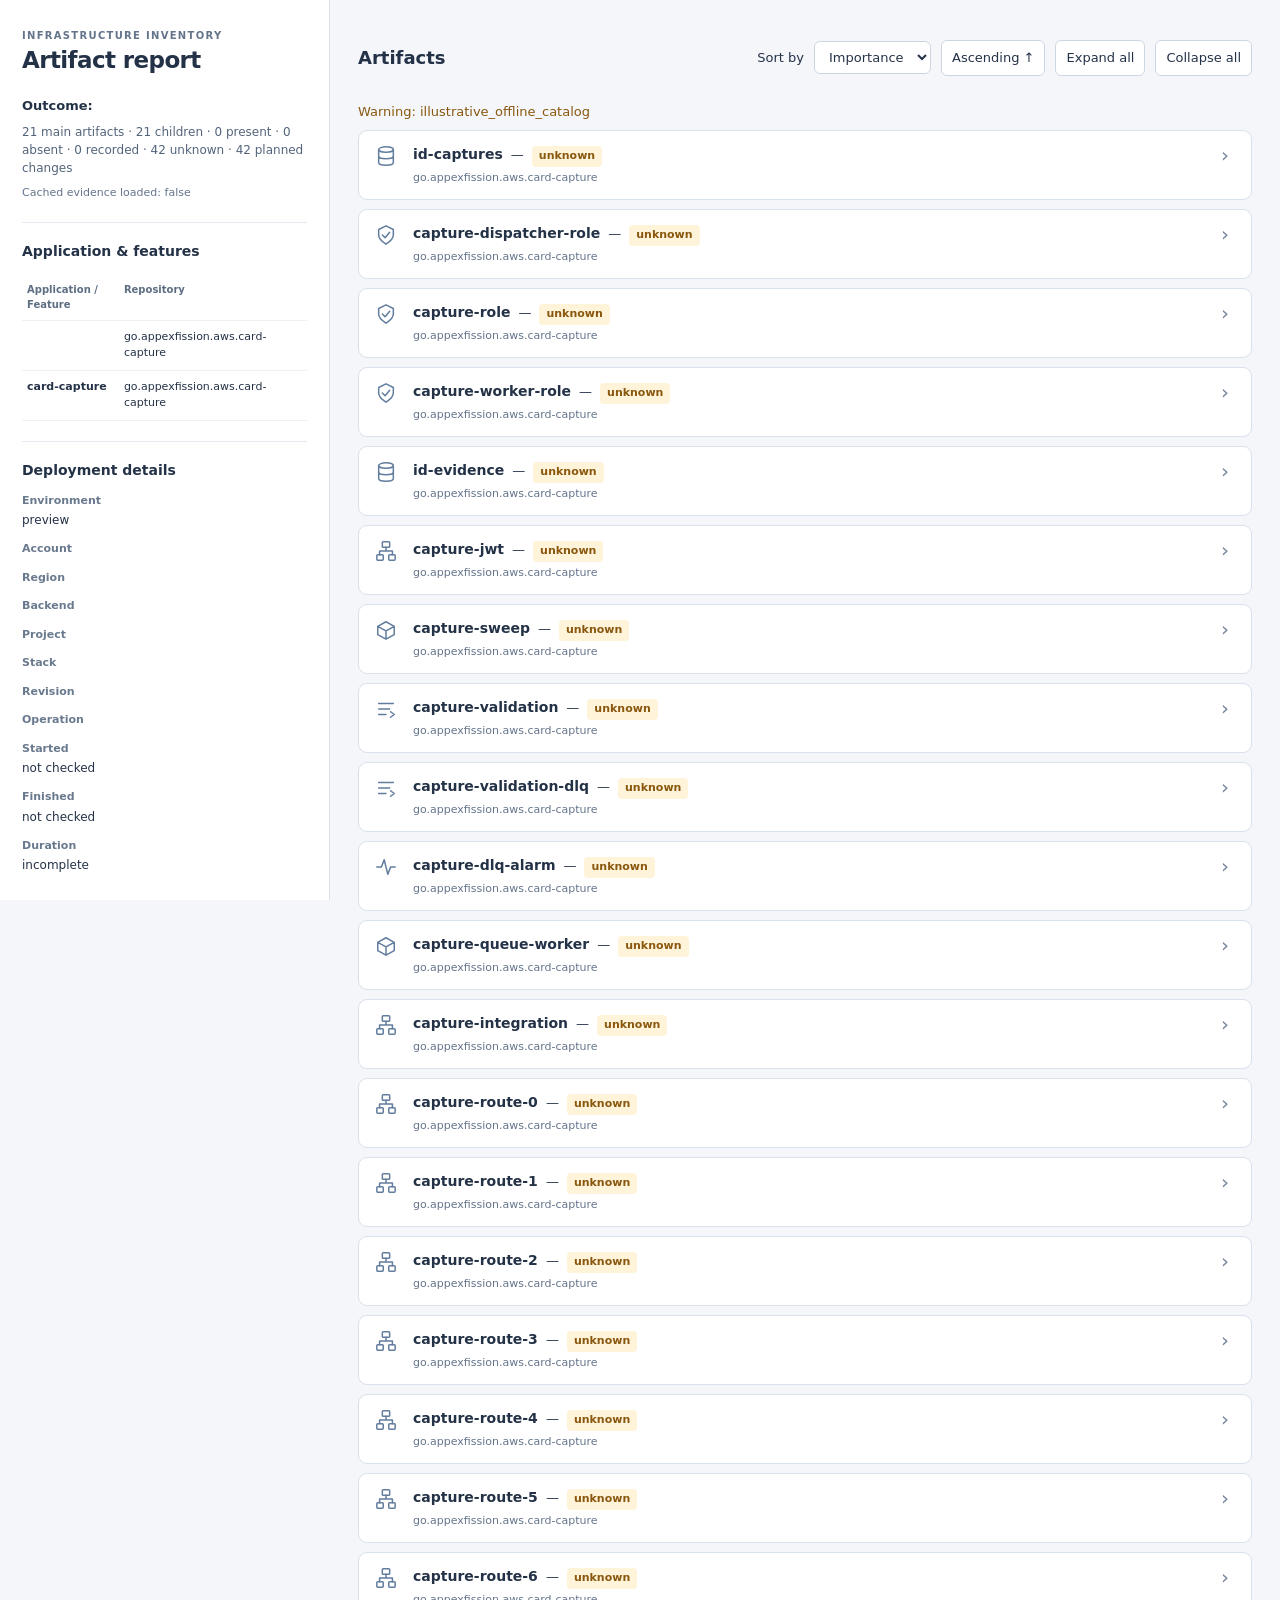
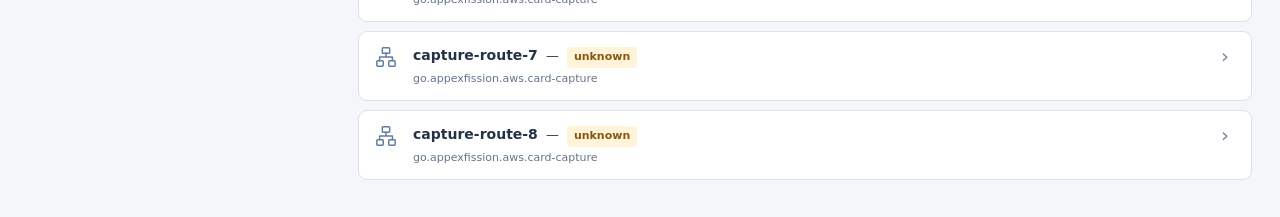
==== commit 7f585719: "Use compact sortable artifact HTML reports" ====
--- a/docs/artifacts/report.html
+++ b/docs/artifacts/report.html
@@ -1 +1,178 @@
-<!doctype html><html lang="en"><meta charset="utf-8"><meta name="viewport" content="width=device-width"><title>Artifact report</title><style>body{font:16px system-ui;max-width:1050px;margin:3rem auto;padding:0 1rem;background:#f6f8fb;color:#172235}article,details,.attention{background:white;border:1px solid #ccd5df;border-radius:8px;padding:1rem;margin:.6rem 0}.attention{border-left:5px solid #b34b22}details details{margin-left:1rem}dl{display:grid;grid-template-columns:minmax(110px,1fr) 4fr;gap:.35rem}dt{font-weight:bold}dd{margin:0;overflow-wrap:anywhere}summary{cursor:pointer}small{color:#46556a}</style><h1>Artifact report</h1><p><strong>Outcome: </strong></p><p>21 main artifacts · 21 children · 0 present · 0 absent · 0 recorded · 42 unknown · 42 planned changes</p><p>Cached evidence loaded: false</p><dl><dt>Application</dt><dd></dd><dt>Repository</dt><dd>go.appexfission.aws.card-capture</dd><dt>Environment</dt><dd>preview</dd><dt>Account</dt><dd></dd><dt>Region</dt><dd></dd><dt>Backend</dt><dd></dd><dt>Project</dt><dd></dd><dt>Stack</dt><dd></dd><dt>Revision</dt><dd></dd><dt>Operation</dt><dd></dd><dt>Started</dt><dd>not checked</dd><dt>Finished</dt><dd>not checked</dd><dt>Duration</dt><dd>incomplete</dd></dl><p>Warning: illustrative_offline_catalog</p><article><h2>id-captures — unknown</h2><dl><dt>Logical identity</dt><dd>urn:pulumi:preview::offline-preview::aws:dynamodb/table:Table::id-captures</dd><dt>Type</dt><dd>aws:dynamodb/table:Table</dd><dt>Provider ID</dt><dd></dd><dt>Owner</dt><dd>go.appexfission.aws.card-capture</dd><dt>Feature</dt><dd>card-capture</dd><dt>Planned action</dt><dd>declared</dd><dt>Presence</dt><dd>unknown</dd><dt>Source</dt><dd></dd><dt>Observed</dt><dd>not checked</dd><dt>Reason</dt><dd>unchecked</dd></dl></article><article><h2>capture-dispatcher-role — unknown</h2><dl><dt>Logical identity</dt><dd>urn:pulumi:preview::offline-preview::aws:iam/role:Role::capture-dispatcher-role</dd><dt>Type</dt><dd>aws:iam/role:Role</dd><dt>Provider ID</dt><dd></dd><dt>Owner</dt><dd>go.appexfission.aws.card-capture</dd><dt>Feature</dt><dd>card-capture</dd><dt>Planned action</dt><dd>declared</dd><dt>Presence</dt><dd>unknown</dd><dt>Source</dt><dd></dd><dt>Observed</dt><dd>not checked</dd><dt>Reason</dt><dd>unchecked</dd></dl><details><summary>capture-dispatcher-grant — unknown</summary><dl><dt>Logical identity</dt><dd>urn:pulumi:preview::offline-preview::aws:iam/rolePolicy:RolePolicy::capture-dispatcher-grant</dd><dt>Type</dt><dd>aws:iam/rolePolicy:RolePolicy</dd><dt>Provider ID</dt><dd></dd><dt>Owner</dt><dd>go.appexfission.aws.card-capture</dd><dt>Feature</dt><dd>card-capture</dd><dt>Planned action</dt><dd>declared</dd><dt>Presence</dt><dd>unknown</dd><dt>Source</dt><dd></dd><dt>Observed</dt><dd>not checked</dd><dt>Reason</dt><dd>unchecked</dd></dl></details><details><summary>capture-dispatcher — unknown</summary><dl><dt>Logical identity</dt><dd>urn:pulumi:preview::offline-preview::aws:lambda/function:Function::capture-dispatcher</dd><dt>Type</dt><dd>aws:lambda/function:Function</dd><dt>Provider ID</dt><dd></dd><dt>Owner</dt><dd>go.appexfission.aws.card-capture</dd><dt>Feature</dt><dd>card-capture</dd><dt>Planned action</dt><dd>declared</dd><dt>Presence</dt><dd>unknown</dd><dt>Source</dt><dd></dd><dt>Observed</dt><dd>not checked</dd><dt>Reason</dt><dd>unchecked</dd></dl><details><summary>capture-sweep-invoke — unknown</summary><dl><dt>Logical identity</dt><dd>urn:pulumi:preview::offline-preview::aws:lambda/permission:Permission::capture-sweep-invoke</dd><dt>Type</dt><dd>aws:lambda/permission:Permission</dd><dt>Provider ID</dt><dd></dd><dt>Owner</dt><dd>go.appexfission.aws.card-capture</dd><dt>Feature</dt><dd>card-capture</dd><dt>Planned action</dt><dd>declared</dd><dt>Presence</dt><dd>unknown</dd><dt>Source</dt><dd></dd><dt>Observed</dt><dd>not checked</dd><dt>Reason</dt><dd>unchecked</dd></dl></details></details><details><summary>capture-dispatcher-logs — unknown</summary><dl><dt>Logical identity</dt><dd>urn:pulumi:preview::offline-preview::aws:iam/rolePolicyAttachment:RolePolicyAttachment::capture-dispatcher-logs</dd><dt>Type</dt><dd>aws:iam/rolePolicyAttachment:RolePolicyAttachment</dd><dt>Provider ID</dt><dd></dd><dt>Owner</dt><dd>go.appexfission.aws.card-capture</dd><dt>Feature</dt><dd>card-capture</dd><dt>Planned action</dt><dd>declared</dd><dt>Presence</dt><dd>unknown</dd><dt>Source</dt><dd></dd><dt>Observed</dt><dd>not checked</dd><dt>Reason</dt><dd>unchecked</dd></dl></details></article><article><h2>capture-role — unknown</h2><dl><dt>Logical identity</dt><dd>urn:pulumi:preview::offline-preview::aws:iam/role:Role::capture-role</dd><dt>Type</dt><dd>aws:iam/role:Role</dd><dt>Provider ID</dt><dd></dd><dt>Owner</dt><dd>go.appexfission.aws.card-capture</dd><dt>Feature</dt><dd>card-capture</dd><dt>Planned action</dt><dd>declared</dd><dt>Presence</dt><dd>unknown</dd><dt>Source</dt><dd></dd><dt>Observed</dt><dd>not checked</dd><dt>Reason</dt><dd>unchecked</dd></dl><details><summary>capture-dispatch-grant — unknown</summary><dl><dt>Logical identity</dt><dd>urn:pulumi:preview::offline-preview::aws:iam/rolePolicy:RolePolicy::capture-dispatch-grant</dd><dt>Type</dt><dd>aws:iam/rolePolicy:RolePolicy</dd><dt>Provider ID</dt><dd></dd><dt>Owner</dt><dd>go.appexfission.aws.card-capture</dd><dt>Feature</dt><dd>card-capture</dd><dt>Planned action</dt><dd>declared</dd><dt>Presence</dt><dd>unknown</dd><dt>Source</dt><dd></dd><dt>Observed</dt><dd>not checked</dd><dt>Reason</dt><dd>unchecked</dd></dl></details><details><summary>capture-grant — unknown</summary><dl><dt>Logical identity</dt><dd>urn:pulumi:preview::offline-preview::aws:iam/rolePolicy:RolePolicy::capture-grant</dd><dt>Type</dt><dd>aws:iam/rolePolicy:RolePolicy</dd><dt>Provider ID</dt><dd></dd><dt>Owner</dt><dd>go.appexfission.aws.card-capture</dd><dt>Feature</dt><dd>card-capture</dd><dt>Planned action</dt><dd>declared</dd><dt>Presence</dt><dd>unknown</dd><dt>Source</dt><dd></dd><dt>Observed</dt><dd>not checked</dd><dt>Reason</dt><dd>unchecked</dd></dl></details><details><summary>capture — unknown</summary><dl><dt>Logical identity</dt><dd>urn:pulumi:preview::offline-preview::aws:lambda/function:Function::capture</dd><dt>Type</dt><dd>aws:lambda/function:Function</dd><dt>Provider ID</dt><dd></dd><dt>Owner</dt><dd>go.appexfission.aws.card-capture</dd><dt>Feature</dt><dd>card-capture</dd><dt>Planned action</dt><dd>declared</dd><dt>Presence</dt><dd>unknown</dd><dt>Source</dt><dd></dd><dt>Observed</dt><dd>not checked</dd><dt>Reason</dt><dd>unchecked</dd></dl><details><summary>capture-api-invoke — unknown</summary><dl><dt>Logical identity</dt><dd>urn:pulumi:preview::offline-preview::aws:lambda/permission:Permission::capture-api-invoke</dd><dt>Type</dt><dd>aws:lambda/permission:Permission</dd><dt>Provider ID</dt><dd></dd><dt>Owner</dt><dd>go.appexfission.aws.card-capture</dd><dt>Feature</dt><dd>card-capture</dd><dt>Planned action</dt><dd>declared</dd><dt>Presence</dt><dd>unknown</dd><dt>Source</dt><dd></dd><dt>Observed</dt><dd>not checked</dd><dt>Reason</dt><dd>unchecked</dd></dl></details></details><details><summary>capture-logs — unknown</summary><dl><dt>Logical identity</dt><dd>urn:pulumi:preview::offline-preview::aws:iam/rolePolicyAttachment:RolePolicyAttachment::capture-logs</dd><dt>Type</dt><dd>aws:iam/rolePolicyAttachment:RolePolicyAttachment</dd><dt>Provider ID</dt><dd></dd><dt>Owner</dt><dd>go.appexfission.aws.card-capture</dd><dt>Feature</dt><dd>card-capture</dd><dt>Planned action</dt><dd>declared</dd><dt>Presence</dt><dd>unknown</dd><dt>Source</dt><dd></dd><dt>Observed</dt><dd>not checked</dd><dt>Reason</dt><dd>unchecked</dd></dl></details></article><article><h2>capture-worker-role — unknown</h2><dl><dt>Logical identity</dt><dd>urn:pulumi:preview::offline-preview::aws:iam/role:Role::capture-worker-role</dd><dt>Type</dt><dd>aws:iam/role:Role</dd><dt>Provider ID</dt><dd></dd><dt>Owner</dt><dd>go.appexfission.aws.card-capture</dd><dt>Feature</dt><dd>card-capture</dd><dt>Planned action</dt><dd>declared</dd><dt>Presence</dt><dd>unknown</dd><dt>Source</dt><dd></dd><dt>Observed</dt><dd>not checked</dd><dt>Reason</dt><dd>unchecked</dd></dl><details><summary>capture-extraction-grant — unknown</summary><dl><dt>Logical identity</dt><dd>urn:pulumi:preview::offline-preview::aws:iam/rolePolicy:RolePolicy::capture-extraction-grant</dd><dt>Type</dt><dd>aws:iam/rolePolicy:RolePolicy</dd><dt>Provider ID</dt><dd></dd><dt>Owner</dt><dd>go.appexfission.aws.card-capture</dd><dt>Feature</dt><dd>card-capture</dd><dt>Planned action</dt><dd>declared</dd><dt>Presence</dt><dd>unknown</dd><dt>Source</dt><dd></dd><dt>Observed</dt><dd>not checked</dd><dt>Reason</dt><dd>unchecked</dd></dl></details><details><summary>capture-worker-dispatch-grant — unknown</summary><dl><dt>Logical identity</dt><dd>urn:pulumi:preview::offline-preview::aws:iam/rolePolicy:RolePolicy::capture-worker-dispatch-grant</dd><dt>Type</dt><dd>aws:iam/rolePolicy:RolePolicy</dd><dt>Provider ID</dt><dd></dd><dt>Owner</dt><dd>go.appexfission.aws.card-capture</dd><dt>Feature</dt><dd>card-capture</dd><dt>Planned action</dt><dd>declared</dd><dt>Presence</dt><dd>unknown</dd><dt>Source</dt><dd></dd><dt>Observed</dt><dd>not checked</dd><dt>Reason</dt><dd>unchecked</dd></dl></details><details><summary>capture-worker-grant — unknown</summary><dl><dt>Logical identity</dt><dd>urn:pulumi:preview::offline-preview::aws:iam/rolePolicy:RolePolicy::capture-worker-grant</dd><dt>Type</dt><dd>aws:iam/rolePolicy:RolePolicy</dd><dt>Provider ID</dt><dd></dd><dt>Owner</dt><dd>go.appexfission.aws.card-capture</dd><dt>Feature</dt><dd>card-capture</dd><dt>Planned action</dt><dd>declared</dd><dt>Presence</dt><dd>unknown</dd><dt>Source</dt><dd></dd><dt>Observed</dt><dd>not checked</dd><dt>Reason</dt><dd>unchecked</dd></dl></details><details><summary>capture-worker — unknown</summary><dl><dt>Logical identity</dt><dd>urn:pulumi:preview::offline-preview::aws:lambda/function:Function::capture-worker</dd><dt>Type</dt><dd>aws:lambda/function:Function</dd><dt>Provider ID</dt><dd></dd><dt>Owner</dt><dd>go.appexfission.aws.card-capture</dd><dt>Feature</dt><dd>card-capture</dd><dt>Planned action</dt><dd>declared</dd><dt>Presence</dt><dd>unknown</dd><dt>Source</dt><dd></dd><dt>Observed</dt><dd>not checked</dd><dt>Reason</dt><dd>unchecked</dd></dl></details><details><summary>capture-worker-logs — unknown</summary><dl><dt>Logical identity</dt><dd>urn:pulumi:preview::offline-preview::aws:iam/rolePolicyAttachment:RolePolicyAttachment::capture-worker-logs</dd><dt>Type</dt><dd>aws:iam/rolePolicyAttachment:RolePolicyAttachment</dd><dt>Provider ID</dt><dd></dd><dt>Owner</dt><dd>go.appexfission.aws.card-capture</dd><dt>Feature</dt><dd>card-capture</dd><dt>Planned action</dt><dd>declared</dd><dt>Presence</dt><dd>unknown</dd><dt>Source</dt><dd></dd><dt>Observed</dt><dd>not checked</dd><dt>Reason</dt><dd>unchecked</dd></dl></details></article><article><h2>id-evidence — unknown</h2><dl><dt>Logical identity</dt><dd>urn:pulumi:preview::offline-preview::aws:s3/bucketV2:BucketV2::id-evidence</dd><dt>Type</dt><dd>aws:s3/bucketV2:BucketV2</dd><dt>Provider ID</dt><dd></dd><dt>Owner</dt><dd>go.appexfission.aws.card-capture</dd><dt>Feature</dt><dd>card-capture</dd><dt>Planned action</dt><dd>declared</dd><dt>Presence</dt><dd>unknown</dd><dt>Source</dt><dd></dd><dt>Observed</dt><dd>not checked</dd><dt>Reason</dt><dd>unchecked</dd></dl><details><summary>id-evidence-orphans — unknown</summary><dl><dt>Logical identity</dt><dd>urn:pulumi:preview::offline-preview::aws:s3/bucketLifecycleConfigurationV2:BucketLifecycleConfigurationV2::id-evidence-orphans</dd><dt>Type</dt><dd>aws:s3/bucketLifecycleConfigurationV2:BucketLifecycleConfigurationV2</dd><dt>Provider ID</dt><dd></dd><dt>Owner</dt><dd>go.appexfission.aws.card-capture</dd><dt>Feature</dt><dd>card-capture</dd><dt>Planned action</dt><dd>declared</dd><dt>Presence</dt><dd>unknown</dd><dt>Source</dt><dd></dd><dt>Observed</dt><dd>not checked</dd><dt>Reason</dt><dd>unchecked</dd></dl></details><details><summary>id-evidence-owner — unknown</summary><dl><dt>Logical identity</dt><dd>urn:pulumi:preview::offline-preview::aws:s3/bucketOwnershipControls:BucketOwnershipControls::id-evidence-owner</dd><dt>Type</dt><dd>aws:s3/bucketOwnershipControls:BucketOwnershipControls</dd><dt>Provider ID</dt><dd></dd><dt>Owner</dt><dd>go.appexfission.aws.card-capture</dd><dt>Feature</dt><dd>card-capture</dd><dt>Planned action</dt><dd>declared</dd><dt>Presence</dt><dd>unknown</dd><dt>Source</dt><dd></dd><dt>Observed</dt><dd>not checked</dd><dt>Reason</dt><dd>unchecked</dd></dl></details><details><summary>id-evidence-tls — unknown</summary><dl><dt>Logical identity</dt><dd>urn:pulumi:preview::offline-preview::aws:s3/bucketPolicy:BucketPolicy::id-evidence-tls</dd><dt>Type</dt><dd>aws:s3/bucketPolicy:BucketPolicy</dd><dt>Provider ID</dt><dd></dd><dt>Owner</dt><dd>go.appexfission.aws.card-capture</dd><dt>Feature</dt><dd>card-capture</dd><dt>Planned action</dt><dd>declared</dd><dt>Presence</dt><dd>unknown</dd><dt>Source</dt><dd></dd><dt>Observed</dt><dd>not checked</dd><dt>Reason</dt><dd>unchecked</dd></dl></details><details><summary>id-evidence-private — unknown</summary><dl><dt>Logical identity</dt><dd>urn:pulumi:preview::offline-preview::aws:s3/bucketPublicAccessBlock:BucketPublicAccessBlock::id-evidence-private</dd><dt>Type</dt><dd>aws:s3/bucketPublicAccessBlock:BucketPublicAccessBlock</dd><dt>Provider ID</dt><dd></dd><dt>Owner</dt><dd>go.appexfission.aws.card-capture</dd><dt>Feature</dt><dd>card-capture</dd><dt>Planned action</dt><dd>declared</dd><dt>Presence</dt><dd>unknown</dd><dt>Source</dt><dd></dd><dt>Observed</dt><dd>not checked</dd><dt>Reason</dt><dd>unchecked</dd></dl></details><details><summary>id-evidence-encryption — unknown</summary><dl><dt>Logical identity</dt><dd>urn:pulumi:preview::offline-preview::aws:s3/bucketServerSideEncryptionConfigurationV2:BucketServerSideEncryptionConfigurationV2::id-evidence-encryption</dd><dt>Type</dt><dd>aws:s3/bucketServerSideEncryptionConfigurationV2:BucketServerSideEncryptionConfigurationV2</dd><dt>Provider ID</dt><dd></dd><dt>Owner</dt><dd>go.appexfission.aws.card-capture</dd><dt>Feature</dt><dd>card-capture</dd><dt>Planned action</dt><dd>declared</dd><dt>Presence</dt><dd>unknown</dd><dt>Source</dt><dd></dd><dt>Observed</dt><dd>not checked</dd><dt>Reason</dt><dd>unchecked</dd></dl></details><details><summary>id-evidence-versions — unknown</summary><dl><dt>Logical identity</dt><dd>urn:pulumi:preview::offline-preview::aws:s3/bucketVersioningV2:BucketVersioningV2::id-evidence-versions</dd><dt>Type</dt><dd>aws:s3/bucketVersioningV2:BucketVersioningV2</dd><dt>Provider ID</dt><dd></dd><dt>Owner</dt><dd>go.appexfission.aws.card-capture</dd><dt>Feature</dt><dd>card-capture</dd><dt>Planned action</dt><dd>declared</dd><dt>Presence</dt><dd>unknown</dd><dt>Source</dt><dd></dd><dt>Observed</dt><dd>not checked</dd><dt>Reason</dt><dd>unchecked</dd></dl></details></article><article><h2>capture-jwt — unknown</h2><dl><dt>Logical identity</dt><dd>urn:pulumi:preview::offline-preview::aws:apigatewayv2/authorizer:Authorizer::capture-jwt</dd><dt>Type</dt><dd>aws:apigatewayv2/authorizer:Authorizer</dd><dt>Provider ID</dt><dd></dd><dt>Owner</dt><dd>go.appexfission.aws.card-capture</dd><dt>Feature</dt><dd>card-capture</dd><dt>Planned action</dt><dd>declared</dd><dt>Presence</dt><dd>unknown</dd><dt>Source</dt><dd></dd><dt>Observed</dt><dd>not checked</dd><dt>Reason</dt><dd>unchecked</dd></dl></article><article><h2>capture-sweep — unknown</h2><dl><dt>Logical identity</dt><dd>urn:pulumi:preview::offline-preview::aws:cloudwatch/eventRule:EventRule::capture-sweep</dd><dt>Type</dt><dd>aws:cloudwatch/eventRule:EventRule</dd><dt>Provider ID</dt><dd></dd><dt>Owner</dt><dd>go.appexfission.aws.card-capture</dd><dt>Feature</dt><dd>card-capture</dd><dt>Planned action</dt><dd>declared</dd><dt>Presence</dt><dd>unknown</dd><dt>Source</dt><dd></dd><dt>Observed</dt><dd>not checked</dd><dt>Reason</dt><dd>unchecked</dd></dl><details><summary>capture-sweep-target — unknown</summary><dl><dt>Logical identity</dt><dd>urn:pulumi:preview::offline-preview::aws:cloudwatch/eventTarget:EventTarget::capture-sweep-target</dd><dt>Type</dt><dd>aws:cloudwatch/eventTarget:EventTarget</dd><dt>Provider ID</dt><dd></dd><dt>Owner</dt><dd>go.appexfission.aws.card-capture</dd><dt>Feature</dt><dd>card-capture</dd><dt>Planned action</dt><dd>declared</dd><dt>Presence</dt><dd>unknown</dd><dt>Source</dt><dd></dd><dt>Observed</dt><dd>not checked</dd><dt>Reason</dt><dd>unchecked</dd></dl></details></article><article><h2>capture-validation — unknown</h2><dl><dt>Logical identity</dt><dd>urn:pulumi:preview::offline-preview::aws:sqs/queue:Queue::capture-validation</dd><dt>Type</dt><dd>aws:sqs/queue:Queue</dd><dt>Provider ID</dt><dd></dd><dt>Owner</dt><dd>go.appexfission.aws.card-capture</dd><dt>Feature</dt><dd>card-capture</dd><dt>Planned action</dt><dd>declared</dd><dt>Presence</dt><dd>unknown</dd><dt>Source</dt><dd></dd><dt>Observed</dt><dd>not checked</dd><dt>Reason</dt><dd>unchecked</dd></dl></article><article><h2>capture-validation-dlq — unknown</h2><dl><dt>Logical identity</dt><dd>urn:pulumi:preview::offline-preview::aws:sqs/queue:Queue::capture-validation-dlq</dd><dt>Type</dt><dd>aws:sqs/queue:Queue</dd><dt>Provider ID</dt><dd></dd><dt>Owner</dt><dd>go.appexfission.aws.card-capture</dd><dt>Feature</dt><dd>card-capture</dd><dt>Planned action</dt><dd>declared</dd><dt>Presence</dt><dd>unknown</dd><dt>Source</dt><dd></dd><dt>Observed</dt><dd>not checked</dd><dt>Reason</dt><dd>unchecked</dd></dl></article><article><h2>capture-dlq-alarm — unknown</h2><dl><dt>Logical identity</dt><dd>urn:pulumi:preview::offline-preview::aws:cloudwatch/metricAlarm:MetricAlarm::capture-dlq-alarm</dd><dt>Type</dt><dd>aws:cloudwatch/metricAlarm:MetricAlarm</dd><dt>Provider ID</dt><dd></dd><dt>Owner</dt><dd>go.appexfission.aws.card-capture</dd><dt>Feature</dt><dd>card-capture</dd><dt>Planned action</dt><dd>declared</dd><dt>Presence</dt><dd>unknown</dd><dt>Source</dt><dd></dd><dt>Observed</dt><dd>not checked</dd><dt>Reason</dt><dd>unchecked</dd></dl></article><article><h2>capture-queue-worker — unknown</h2><dl><dt>Logical identity</dt><dd>urn:pulumi:preview::offline-preview::aws:lambda/eventSourceMapping:EventSourceMapping::capture-queue-worker</dd><dt>Type</dt><dd>aws:lambda/eventSourceMapping:EventSourceMapping</dd><dt>Provider ID</dt><dd></dd><dt>Owner</dt><dd>go.appexfission.aws.card-capture</dd><dt>Feature</dt><dd>card-capture</dd><dt>Planned action</dt><dd>declared</dd><dt>Presence</dt><dd>unknown</dd><dt>Source</dt><dd></dd><dt>Observed</dt><dd>not checked</dd><dt>Reason</dt><dd>unchecked</dd></dl></article><article><h2>capture-integration — unknown</h2><dl><dt>Logical identity</dt><dd>urn:pulumi:preview::offline-preview::aws:apigatewayv2/integration:Integration::capture-integration</dd><dt>Type</dt><dd>aws:apigatewayv2/integration:Integration</dd><dt>Provider ID</dt><dd></dd><dt>Owner</dt><dd>go.appexfission.aws.card-capture</dd><dt>Feature</dt><dd>card-capture</dd><dt>Planned action</dt><dd>declared</dd><dt>Presence</dt><dd>unknown</dd><dt>Source</dt><dd></dd><dt>Observed</dt><dd>not checked</dd><dt>Reason</dt><dd>unchecked</dd></dl></article><article><h2>capture-route-0 — unknown</h2><dl><dt>Logical identity</dt><dd>urn:pulumi:preview::offline-preview::aws:apigatewayv2/route:Route::capture-route-0</dd><dt>Type</dt><dd>aws:apigatewayv2/route:Route</dd><dt>Provider ID</dt><dd></dd><dt>Owner</dt><dd>go.appexfission.aws.card-capture</dd><dt>Feature</dt><dd>card-capture</dd><dt>Planned action</dt><dd>declared</dd><dt>Presence</dt><dd>unknown</dd><dt>Source</dt><dd></dd><dt>Observed</dt><dd>not checked</dd><dt>Reason</dt><dd>unchecked</dd></dl></article><article><h2>capture-route-1 — unknown</h2><dl><dt>Logical identity</dt><dd>urn:pulumi:preview::offline-preview::aws:apigatewayv2/route:Route::capture-route-1</dd><dt>Type</dt><dd>aws:apigatewayv2/route:Route</dd><dt>Provider ID</dt><dd></dd><dt>Owner</dt><dd>go.appexfission.aws.card-capture</dd><dt>Feature</dt><dd>card-capture</dd><dt>Planned action</dt><dd>declared</dd><dt>Presence</dt><dd>unknown</dd><dt>Source</dt><dd></dd><dt>Observed</dt><dd>not checked</dd><dt>Reason</dt><dd>unchecked</dd></dl></article><article><h2>capture-route-2 — unknown</h2><dl><dt>Logical identity</dt><dd>urn:pulumi:preview::offline-preview::aws:apigatewayv2/route:Route::capture-route-2</dd><dt>Type</dt><dd>aws:apigatewayv2/route:Route</dd><dt>Provider ID</dt><dd></dd><dt>Owner</dt><dd>go.appexfission.aws.card-capture</dd><dt>Feature</dt><dd>card-capture</dd><dt>Planned action</dt><dd>declared</dd><dt>Presence</dt><dd>unknown</dd><dt>Source</dt><dd></dd><dt>Observed</dt><dd>not checked</dd><dt>Reason</dt><dd>unchecked</dd></dl></article><article><h2>capture-route-3 — unknown</h2><dl><dt>Logical identity</dt><dd>urn:pulumi:preview::offline-preview::aws:apigatewayv2/route:Route::capture-route-3</dd><dt>Type</dt><dd>aws:apigatewayv2/route:Route</dd><dt>Provider ID</dt><dd></dd><dt>Owner</dt><dd>go.appexfission.aws.card-capture</dd><dt>Feature</dt><dd>card-capture</dd><dt>Planned action</dt><dd>declared</dd><dt>Presence</dt><dd>unknown</dd><dt>Source</dt><dd></dd><dt>Observed</dt><dd>not checked</dd><dt>Reason</dt><dd>unchecked</dd></dl></article><article><h2>capture-route-4 — unknown</h2><dl><dt>Logical identity</dt><dd>urn:pulumi:preview::offline-preview::aws:apigatewayv2/route:Route::capture-route-4</dd><dt>Type</dt><dd>aws:apigatewayv2/route:Route</dd><dt>Provider ID</dt><dd></dd><dt>Owner</dt><dd>go.appexfission.aws.card-capture</dd><dt>Feature</dt><dd>card-capture</dd><dt>Planned action</dt><dd>declared</dd><dt>Presence</dt><dd>unknown</dd><dt>Source</dt><dd></dd><dt>Observed</dt><dd>not checked</dd><dt>Reason</dt><dd>unchecked</dd></dl></article><article><h2>capture-route-5 — unknown</h2><dl><dt>Logical identity</dt><dd>urn:pulumi:preview::offline-preview::aws:apigatewayv2/route:Route::capture-route-5</dd><dt>Type</dt><dd>aws:apigatewayv2/route:Route</dd><dt>Provider ID</dt><dd></dd><dt>Owner</dt><dd>go.appexfission.aws.card-capture</dd><dt>Feature</dt><dd>card-capture</dd><dt>Planned action</dt><dd>declared</dd><dt>Presence</dt><dd>unknown</dd><dt>Source</dt><dd></dd><dt>Observed</dt><dd>not checked</dd><dt>Reason</dt><dd>unchecked</dd></dl></article><article><h2>capture-route-6 — unknown</h2><dl><dt>Logical identity</dt><dd>urn:pulumi:preview::offline-preview::aws:apigatewayv2/route:Route::capture-route-6</dd><dt>Type</dt><dd>aws:apigatewayv2/route:Route</dd><dt>Provider ID</dt><dd></dd><dt>Owner</dt><dd>go.appexfission.aws.card-capture</dd><dt>Feature</dt><dd>card-capture</dd><dt>Planned action</dt><dd>declared</dd><dt>Presence</dt><dd>unknown</dd><dt>Source</dt><dd></dd><dt>Observed</dt><dd>not checked</dd><dt>Reason</dt><dd>unchecked</dd></dl></article><article><h2>capture-route-7 — unknown</h2><dl><dt>Logical identity</dt><dd>urn:pulumi:preview::offline-preview::aws:apigatewayv2/route:Route::capture-route-7</dd><dt>Type</dt><dd>aws:apigatewayv2/route:Route</dd><dt>Provider ID</dt><dd></dd><dt>Owner</dt><dd>go.appexfission.aws.card-capture</dd><dt>Feature</dt><dd>card-capture</dd><dt>Planned action</dt><dd>declared</dd><dt>Presence</dt><dd>unknown</dd><dt>Source</dt><dd></dd><dt>Observed</dt><dd>not checked</dd><dt>Reason</dt><dd>unchecked</dd></dl></article><article><h2>capture-route-8 — unknown</h2><dl><dt>Logical identity</dt><dd>urn:pulumi:preview::offline-preview::aws:apigatewayv2/route:Route::capture-route-8</dd><dt>Type</dt><dd>aws:apigatewayv2/route:Route</dd><dt>Provider ID</dt><dd></dd><dt>Owner</dt><dd>go.appexfission.aws.card-capture</dd><dt>Feature</dt><dd>card-capture</dd><dt>Planned action</dt><dd>declared</dd><dt>Presence</dt><dd>unknown</dd><dt>Source</dt><dd></dd><dt>Observed</dt><dd>not checked</dd><dt>Reason</dt><dd>unchecked</dd></dl></article></html>+<!doctype html>
+<html lang="en">
+<head><meta charset="utf-8"><meta name="viewport" content="width=device-width, initial-scale=1"><title>Artifact report</title>
+<style>
+:root{font:13px/1.5 system-ui,sans-serif;color:#243247;background:#f4f6fa;color-scheme:light}*{box-sizing:border-box}body{margin:0}h1{font-size:23px;letter-spacing:-.6px;margin:0 0 18px}h2{font-size:14px;margin:0 0 12px}p{margin:8px 0}.layout{display:grid;grid-template-columns:330px minmax(0,1fr);min-height:100vh}.sidebar{padding:28px 22px;background:#fff;border-right:1px solid #dbe2ec;position:sticky;top:0;max-height:100vh;overflow:auto}.eyebrow{font-size:10px;text-transform:uppercase;letter-spacing:1.3px;color:#64748b;font-weight:700}.summary-counts{color:#53647b;font-size:12px}.context{border-top:1px solid #e5eaf1;margin-top:20px;padding-top:18px}.context dl{display:block}.context dt{font-size:11px;color:#69798e;margin-top:12px}.context dd{margin-top:2px;font-size:12px}table{width:100%;border-collapse:collapse;table-layout:fixed;font-size:11px}th,td{text-align:left;vertical-align:top;padding:8px 5px;border-bottom:1px solid #edf0f5;overflow-wrap:anywhere}th:first-child{width:34%}th{font-size:10px;color:#5d6d82}td:first-child{font-weight:600}.main{padding:28px;min-width:0;max-width:1600px;width:100%}.toolbar{position:sticky;top:0;z-index:2;background:#f4f6faf5;display:flex;align-items:center;gap:10px;flex-wrap:wrap;padding:12px 0 18px}.toolbar h2{margin:0 auto 0 0;font-size:18px}select,button{font:inherit;border:1px solid #ccd6e3;background:white;color:#243247;border-radius:6px;padding:7px 10px}button{cursor:pointer}summary:focus-visible,button:focus-visible,select:focus-visible{outline:3px solid #5a85ca;outline-offset:3px}.artifact{background:white;border:1px solid #d9e1ec;border-radius:9px;margin:9px 0;overflow:hidden}.artifact>summary{list-style:none;cursor:pointer;padding:13px 16px;display:grid;grid-template-columns:28px minmax(0,1fr) 14px;gap:10px;align-items:start}.artifact>summary::-webkit-details-marker{display:none}.artifact>summary:after{content:'›';font-size:20px;color:#73839b;line-height:22px}.artifact[open]>summary:after{transform:rotate(90deg)}.title-line{display:flex;align-items:baseline;gap:8px;flex-wrap:wrap}.artifact-name{font-size:14px;font-weight:650;overflow-wrap:anywhere}.owner-short{display:block;font-size:11px;color:#64748b;margin-top:3px;overflow-wrap:anywhere}.artifact[open]>summary .owner-short{display:none}.status{font-size:11px;font-weight:650;color:#596579;background:#edf1f6;padding:2px 7px;border-radius:4px;white-space:nowrap}.status-present{color:#116348;background:#e4f5ed}.status-absent{color:#a52630;background:#fce9eb}.status-recorded{color:#265a9e;background:#e8f0fc}.status-unknown{color:#89570d;background:#fff3d9}.icon{width:22px;height:22px;stroke:currentColor;fill:none;stroke-width:1.65;stroke-linecap:round;stroke-linejoin:round;color:#627d9d;margin-top:1px}.artifact-body{padding:0 16px 16px 54px}.owner-full{padding-bottom:12px;border-bottom:1px solid #edf0f5;margin-bottom:12px}.owner-full strong{display:block;font-size:11px;color:#66788f}.owner-full span{font-size:12px;overflow-wrap:anywhere}dl{display:grid;grid-template-columns:120px minmax(0,1fr);gap:6px 14px;margin:0;font-size:12px}dt{font-weight:600;color:#64748b}dd{margin:0;overflow-wrap:anywhere}.children{border-left:2px solid #e2e9f3;padding-left:12px;margin-top:18px}.children h3{font-size:11px;text-transform:uppercase;letter-spacing:.7px;color:#6c7d93}.attention{border:1px solid #edcfa4;background:#fffaf2;padding:12px 16px;border-radius:8px;margin-bottom:16px;font-size:12px}.attention summary{cursor:pointer;font-weight:650}.warning{overflow-wrap:anywhere;color:#89570d}.empty{padding:30px;color:#64748b}.symbols{position:absolute;width:0;height:0;overflow:hidden}.noscript{color:#89570d}.outcome{font-weight:650}.muted{color:#64748b;font-size:11px}@media(max-width:850px){.layout{grid-template-columns:1fr}.sidebar{position:static;max-height:none;border-right:0;border-bottom:1px solid #dbe2ec}.main{padding:18px}.artifact-body{padding-left:16px}.toolbar{position:static}dl{grid-template-columns:100px minmax(0,1fr)}}@media print{.layout{display:block}.sidebar{position:static;max-height:none}.toolbar{position:static}button,select,.toolbar label{display:none}}
+</style></head>
+<body>
+
+<svg class="symbols" aria-hidden="true" xmlns="http://www.w3.org/2000/svg"><defs>
+<symbol id="icon-box" viewBox="0 0 24 24"><path d="m12 3 9 5v9l-9 5-9-5V8zM3 8l9 5 9-5M12 13v9"/></symbol>
+<symbol id="icon-database" viewBox="0 0 24 24"><ellipse cx="12" cy="5" rx="8" ry="3"/><path d="M4 5v14c0 4 16 4 16 0V5M4 12c0 4 16 4 16 0"/></symbol>
+<symbol id="icon-file" viewBox="0 0 24 24"><path d="M14 2H5v20h14V7zM14 2v5h5M8 12h8M8 16h6"/></symbol>
+<symbol id="icon-globe" viewBox="0 0 24 24"><circle cx="12" cy="12" r="9"/><ellipse cx="12" cy="12" rx="4" ry="9"/><path d="M3 12h18"/></symbol>
+<symbol id="icon-shield" viewBox="0 0 24 24"><path d="m12 2 8 4v6c0 5-8 10-8 10S4 17 4 12V6zM8 12l3 3 5-6"/></symbol>
+<symbol id="icon-function" viewBox="0 0 24 24"><path d="M7 3h5l7 18h-5L8 6M9 11 4 21"/></symbol>
+<symbol id="icon-network" viewBox="0 0 24 24"><rect x="8" y="2" width="8" height="6" rx="1"/><rect x="2" y="16" width="7" height="6" rx="1"/><rect x="15" y="16" width="7" height="6" rx="1"/><path d="M12 8v4M5 16v-4h14v4"/></symbol>
+<symbol id="icon-queue" viewBox="0 0 24 24"><path d="M4 6h16M4 12h12M4 18h8m5-3 4 3-4 3"/></symbol>
+<symbol id="icon-environment" viewBox="0 0 24 24"><rect x="3" y="3" width="18" height="14" rx="2"/><path d="M8 21h8M12 17v4m-5-9 3 2-3 2m6 0h4"/></symbol>
+<symbol id="icon-activity" viewBox="0 0 24 24"><path d="M2 12h5l3-8 4 16 3-8h5"/></symbol>
+</defs></svg>
+<div class="layout"><aside class="sidebar" aria-label="Deployment overview">
+<div class="eyebrow">Infrastructure inventory</div><h1>Artifact report</h1>
+<p class="outcome">Outcome: </p><p class="summary-counts">21 main artifacts · 21 children · 0 present · 0 absent · 0 recorded · 42 unknown · 42 planned changes</p><p class="muted">Cached evidence loaded: false</p>
+<section class="context"><h2>Application &amp; features</h2><table><thead><tr><th scope="col">Application / Feature</th><th scope="col">Repository</th></tr></thead><tbody><tr><td></td><td>go.appexfission.aws.card-capture</td></tr><tr><td>card-capture</td><td>go.appexfission.aws.card-capture</td></tr></tbody></table></section>
+<section class="context"><h2>Deployment details</h2><dl><dt>Environment</dt><dd>preview</dd><dt>Account</dt><dd></dd><dt>Region</dt><dd></dd><dt>Backend</dt><dd></dd><dt>Project</dt><dd></dd><dt>Stack</dt><dd></dd><dt>Revision</dt><dd></dd><dt>Operation</dt><dd></dd><dt>Started</dt><dd>not checked</dd><dt>Finished</dt><dd>not checked</dd><dt>Duration</dt><dd>incomplete</dd></dl></section>
+</aside><main class="main"><header class="toolbar"><h2>Artifacts</h2><label for="sort">Sort by</label><select id="sort"><option value="priority">Importance</option><option value="owner">Owner</option><option value="type">Type</option><option value="name">Name</option><option value="status">Status</option><option value="feature">Feature</option></select><button id="direction" type="button" aria-label="Reverse sort direction" aria-pressed="false">Ascending ↑</button><button id="expand" type="button">Expand all</button><button id="collapse" type="button">Collapse all</button></header>
+<noscript><p class="noscript">Sorting requires JavaScript. Artifact cards can still be expanded individually.</p></noscript>
+
+<p class="warning">Warning: illustrative_offline_catalog</p>
+<div id="artifact-list" class="artifact-list" aria-label="Artifact inventory"><details class="artifact" data-priority="20" data-owner="go.appexfission.aws.card-capture" data-type="aws:dynamodb/table:Table" data-name="id-captures" data-status="unknown" data-feature="card-capture" data-key="urn:pulumi:preview::offline-preview::aws:dynamodb/table:Table::id-captures">
+<summary><svg class="icon" aria-hidden="true"><use href="#icon-database"/></svg><span><span class="title-line"><span class="artifact-name">id-captures</span><span aria-hidden="true">—</span><span class="status status-unknown">unknown</span></span><span class="owner-short">go.appexfission.aws.card-capture</span></span></summary>
+<div class="artifact-body"><div class="owner-full"><strong>Owner</strong><span>go.appexfission.aws.card-capture</span></div><dl><dt>Logical identity</dt><dd>urn:pulumi:preview::offline-preview::aws:dynamodb/table:Table::id-captures</dd><dt>Type</dt><dd>aws:dynamodb/table:Table</dd><dt>Provider ID</dt><dd></dd><dt>Feature</dt><dd>card-capture</dd><dt>Planned action</dt><dd>declared</dd><dt>Presence</dt><dd><span class="status status-unknown">unknown</span></dd><dt>Source</dt><dd></dd><dt>Observed</dt><dd>not checked</dd><dt>Reason</dt><dd>unchecked</dd></dl>
+</div></details><details class="artifact" data-priority="20" data-owner="go.appexfission.aws.card-capture" data-type="aws:iam/role:Role" data-name="capture-dispatcher-role" data-status="unknown" data-feature="card-capture" data-key="urn:pulumi:preview::offline-preview::aws:iam/role:Role::capture-dispatcher-role">
+<summary><svg class="icon" aria-hidden="true"><use href="#icon-shield"/></svg><span><span class="title-line"><span class="artifact-name">capture-dispatcher-role</span><span aria-hidden="true">—</span><span class="status status-unknown">unknown</span></span><span class="owner-short">go.appexfission.aws.card-capture</span></span></summary>
+<div class="artifact-body"><div class="owner-full"><strong>Owner</strong><span>go.appexfission.aws.card-capture</span></div><dl><dt>Logical identity</dt><dd>urn:pulumi:preview::offline-preview::aws:iam/role:Role::capture-dispatcher-role</dd><dt>Type</dt><dd>aws:iam/role:Role</dd><dt>Provider ID</dt><dd></dd><dt>Feature</dt><dd>card-capture</dd><dt>Planned action</dt><dd>declared</dd><dt>Presence</dt><dd><span class="status status-unknown">unknown</span></dd><dt>Source</dt><dd></dd><dt>Observed</dt><dd>not checked</dd><dt>Reason</dt><dd>unchecked</dd></dl>
+<section class="children"><h3>Subartifacts · 3</h3><div class="artifact-list"><details class="artifact" data-priority="20" data-owner="go.appexfission.aws.card-capture" data-type="aws:iam/rolePolicy:RolePolicy" data-name="capture-dispatcher-grant" data-status="unknown" data-feature="card-capture" data-key="urn:pulumi:preview::offline-preview::aws:iam/rolePolicy:RolePolicy::capture-dispatcher-grant">
+<summary><svg class="icon" aria-hidden="true"><use href="#icon-shield"/></svg><span><span class="title-line"><span class="artifact-name">capture-dispatcher-grant</span><span aria-hidden="true">—</span><span class="status status-unknown">unknown</span></span><span class="owner-short">go.appexfission.aws.card-capture</span></span></summary>
+<div class="artifact-body"><div class="owner-full"><strong>Owner</strong><span>go.appexfission.aws.card-capture</span></div><dl><dt>Logical identity</dt><dd>urn:pulumi:preview::offline-preview::aws:iam/rolePolicy:RolePolicy::capture-dispatcher-grant</dd><dt>Type</dt><dd>aws:iam/rolePolicy:RolePolicy</dd><dt>Provider ID</dt><dd></dd><dt>Feature</dt><dd>card-capture</dd><dt>Planned action</dt><dd>declared</dd><dt>Presence</dt><dd><span class="status status-unknown">unknown</span></dd><dt>Source</dt><dd></dd><dt>Observed</dt><dd>not checked</dd><dt>Reason</dt><dd>unchecked</dd></dl>
+</div></details><details class="artifact" data-priority="30" data-owner="go.appexfission.aws.card-capture" data-type="aws:lambda/function:Function" data-name="capture-dispatcher" data-status="unknown" data-feature="card-capture" data-key="urn:pulumi:preview::offline-preview::aws:lambda/function:Function::capture-dispatcher">
+<summary><svg class="icon" aria-hidden="true"><use href="#icon-function"/></svg><span><span class="title-line"><span class="artifact-name">capture-dispatcher</span><span aria-hidden="true">—</span><span class="status status-unknown">unknown</span></span><span class="owner-short">go.appexfission.aws.card-capture</span></span></summary>
+<div class="artifact-body"><div class="owner-full"><strong>Owner</strong><span>go.appexfission.aws.card-capture</span></div><dl><dt>Logical identity</dt><dd>urn:pulumi:preview::offline-preview::aws:lambda/function:Function::capture-dispatcher</dd><dt>Type</dt><dd>aws:lambda/function:Function</dd><dt>Provider ID</dt><dd></dd><dt>Feature</dt><dd>card-capture</dd><dt>Planned action</dt><dd>declared</dd><dt>Presence</dt><dd><span class="status status-unknown">unknown</span></dd><dt>Source</dt><dd></dd><dt>Observed</dt><dd>not checked</dd><dt>Reason</dt><dd>unchecked</dd></dl>
+<section class="children"><h3>Subartifacts · 1</h3><div class="artifact-list"><details class="artifact" data-priority="60" data-owner="go.appexfission.aws.card-capture" data-type="aws:lambda/permission:Permission" data-name="capture-sweep-invoke" data-status="unknown" data-feature="card-capture" data-key="urn:pulumi:preview::offline-preview::aws:lambda/permission:Permission::capture-sweep-invoke">
+<summary><svg class="icon" aria-hidden="true"><use href="#icon-shield"/></svg><span><span class="title-line"><span class="artifact-name">capture-sweep-invoke</span><span aria-hidden="true">—</span><span class="status status-unknown">unknown</span></span><span class="owner-short">go.appexfission.aws.card-capture</span></span></summary>
+<div class="artifact-body"><div class="owner-full"><strong>Owner</strong><span>go.appexfission.aws.card-capture</span></div><dl><dt>Logical identity</dt><dd>urn:pulumi:preview::offline-preview::aws:lambda/permission:Permission::capture-sweep-invoke</dd><dt>Type</dt><dd>aws:lambda/permission:Permission</dd><dt>Provider ID</dt><dd></dd><dt>Feature</dt><dd>card-capture</dd><dt>Planned action</dt><dd>declared</dd><dt>Presence</dt><dd><span class="status status-unknown">unknown</span></dd><dt>Source</dt><dd></dd><dt>Observed</dt><dd>not checked</dd><dt>Reason</dt><dd>unchecked</dd></dl>
+</div></details></div></section></div></details><details class="artifact" data-priority="60" data-owner="go.appexfission.aws.card-capture" data-type="aws:iam/rolePolicyAttachment:RolePolicyAttachment" data-name="capture-dispatcher-logs" data-status="unknown" data-feature="card-capture" data-key="urn:pulumi:preview::offline-preview::aws:iam/rolePolicyAttachment:RolePolicyAttachment::capture-dispatcher-logs">
+<summary><svg class="icon" aria-hidden="true"><use href="#icon-shield"/></svg><span><span class="title-line"><span class="artifact-name">capture-dispatcher-logs</span><span aria-hidden="true">—</span><span class="status status-unknown">unknown</span></span><span class="owner-short">go.appexfission.aws.card-capture</span></span></summary>
+<div class="artifact-body"><div class="owner-full"><strong>Owner</strong><span>go.appexfission.aws.card-capture</span></div><dl><dt>Logical identity</dt><dd>urn:pulumi:preview::offline-preview::aws:iam/rolePolicyAttachment:RolePolicyAttachment::capture-dispatcher-logs</dd><dt>Type</dt><dd>aws:iam/rolePolicyAttachment:RolePolicyAttachment</dd><dt>Provider ID</dt><dd></dd><dt>Feature</dt><dd>card-capture</dd><dt>Planned action</dt><dd>declared</dd><dt>Presence</dt><dd><span class="status status-unknown">unknown</span></dd><dt>Source</dt><dd></dd><dt>Observed</dt><dd>not checked</dd><dt>Reason</dt><dd>unchecked</dd></dl>
+</div></details></div></section></div></details><details class="artifact" data-priority="20" data-owner="go.appexfission.aws.card-capture" data-type="aws:iam/role:Role" data-name="capture-role" data-status="unknown" data-feature="card-capture" data-key="urn:pulumi:preview::offline-preview::aws:iam/role:Role::capture-role">
+<summary><svg class="icon" aria-hidden="true"><use href="#icon-shield"/></svg><span><span class="title-line"><span class="artifact-name">capture-role</span><span aria-hidden="true">—</span><span class="status status-unknown">unknown</span></span><span class="owner-short">go.appexfission.aws.card-capture</span></span></summary>
+<div class="artifact-body"><div class="owner-full"><strong>Owner</strong><span>go.appexfission.aws.card-capture</span></div><dl><dt>Logical identity</dt><dd>urn:pulumi:preview::offline-preview::aws:iam/role:Role::capture-role</dd><dt>Type</dt><dd>aws:iam/role:Role</dd><dt>Provider ID</dt><dd></dd><dt>Feature</dt><dd>card-capture</dd><dt>Planned action</dt><dd>declared</dd><dt>Presence</dt><dd><span class="status status-unknown">unknown</span></dd><dt>Source</dt><dd></dd><dt>Observed</dt><dd>not checked</dd><dt>Reason</dt><dd>unchecked</dd></dl>
+<section class="children"><h3>Subartifacts · 4</h3><div class="artifact-list"><details class="artifact" data-priority="20" data-owner="go.appexfission.aws.card-capture" data-type="aws:iam/rolePolicy:RolePolicy" data-name="capture-dispatch-grant" data-status="unknown" data-feature="card-capture" data-key="urn:pulumi:preview::offline-preview::aws:iam/rolePolicy:RolePolicy::capture-dispatch-grant">
+<summary><svg class="icon" aria-hidden="true"><use href="#icon-shield"/></svg><span><span class="title-line"><span class="artifact-name">capture-dispatch-grant</span><span aria-hidden="true">—</span><span class="status status-unknown">unknown</span></span><span class="owner-short">go.appexfission.aws.card-capture</span></span></summary>
+<div class="artifact-body"><div class="owner-full"><strong>Owner</strong><span>go.appexfission.aws.card-capture</span></div><dl><dt>Logical identity</dt><dd>urn:pulumi:preview::offline-preview::aws:iam/rolePolicy:RolePolicy::capture-dispatch-grant</dd><dt>Type</dt><dd>aws:iam/rolePolicy:RolePolicy</dd><dt>Provider ID</dt><dd></dd><dt>Feature</dt><dd>card-capture</dd><dt>Planned action</dt><dd>declared</dd><dt>Presence</dt><dd><span class="status status-unknown">unknown</span></dd><dt>Source</dt><dd></dd><dt>Observed</dt><dd>not checked</dd><dt>Reason</dt><dd>unchecked</dd></dl>
+</div></details><details class="artifact" data-priority="20" data-owner="go.appexfission.aws.card-capture" data-type="aws:iam/rolePolicy:RolePolicy" data-name="capture-grant" data-status="unknown" data-feature="card-capture" data-key="urn:pulumi:preview::offline-preview::aws:iam/rolePolicy:RolePolicy::capture-grant">
+<summary><svg class="icon" aria-hidden="true"><use href="#icon-shield"/></svg><span><span class="title-line"><span class="artifact-name">capture-grant</span><span aria-hidden="true">—</span><span class="status status-unknown">unknown</span></span><span class="owner-short">go.appexfission.aws.card-capture</span></span></summary>
+<div class="artifact-body"><div class="owner-full"><strong>Owner</strong><span>go.appexfission.aws.card-capture</span></div><dl><dt>Logical identity</dt><dd>urn:pulumi:preview::offline-preview::aws:iam/rolePolicy:RolePolicy::capture-grant</dd><dt>Type</dt><dd>aws:iam/rolePolicy:RolePolicy</dd><dt>Provider ID</dt><dd></dd><dt>Feature</dt><dd>card-capture</dd><dt>Planned action</dt><dd>declared</dd><dt>Presence</dt><dd><span class="status status-unknown">unknown</span></dd><dt>Source</dt><dd></dd><dt>Observed</dt><dd>not checked</dd><dt>Reason</dt><dd>unchecked</dd></dl>
+</div></details><details class="artifact" data-priority="30" data-owner="go.appexfission.aws.card-capture" data-type="aws:lambda/function:Function" data-name="capture" data-status="unknown" data-feature="card-capture" data-key="urn:pulumi:preview::offline-preview::aws:lambda/function:Function::capture">
+<summary><svg class="icon" aria-hidden="true"><use href="#icon-function"/></svg><span><span class="title-line"><span class="artifact-name">capture</span><span aria-hidden="true">—</span><span class="status status-unknown">unknown</span></span><span class="owner-short">go.appexfission.aws.card-capture</span></span></summary>
+<div class="artifact-body"><div class="owner-full"><strong>Owner</strong><span>go.appexfission.aws.card-capture</span></div><dl><dt>Logical identity</dt><dd>urn:pulumi:preview::offline-preview::aws:lambda/function:Function::capture</dd><dt>Type</dt><dd>aws:lambda/function:Function</dd><dt>Provider ID</dt><dd></dd><dt>Feature</dt><dd>card-capture</dd><dt>Planned action</dt><dd>declared</dd><dt>Presence</dt><dd><span class="status status-unknown">unknown</span></dd><dt>Source</dt><dd></dd><dt>Observed</dt><dd>not checked</dd><dt>Reason</dt><dd>unchecked</dd></dl>
+<section class="children"><h3>Subartifacts · 1</h3><div class="artifact-list"><details class="artifact" data-priority="60" data-owner="go.appexfission.aws.card-capture" data-type="aws:lambda/permission:Permission" data-name="capture-api-invoke" data-status="unknown" data-feature="card-capture" data-key="urn:pulumi:preview::offline-preview::aws:lambda/permission:Permission::capture-api-invoke">
+<summary><svg class="icon" aria-hidden="true"><use href="#icon-shield"/></svg><span><span class="title-line"><span class="artifact-name">capture-api-invoke</span><span aria-hidden="true">—</span><span class="status status-unknown">unknown</span></span><span class="owner-short">go.appexfission.aws.card-capture</span></span></summary>
+<div class="artifact-body"><div class="owner-full"><strong>Owner</strong><span>go.appexfission.aws.card-capture</span></div><dl><dt>Logical identity</dt><dd>urn:pulumi:preview::offline-preview::aws:lambda/permission:Permission::capture-api-invoke</dd><dt>Type</dt><dd>aws:lambda/permission:Permission</dd><dt>Provider ID</dt><dd></dd><dt>Feature</dt><dd>card-capture</dd><dt>Planned action</dt><dd>declared</dd><dt>Presence</dt><dd><span class="status status-unknown">unknown</span></dd><dt>Source</dt><dd></dd><dt>Observed</dt><dd>not checked</dd><dt>Reason</dt><dd>unchecked</dd></dl>
+</div></details></div></section></div></details><details class="artifact" data-priority="60" data-owner="go.appexfission.aws.card-capture" data-type="aws:iam/rolePolicyAttachment:RolePolicyAttachment" data-name="capture-logs" data-status="unknown" data-feature="card-capture" data-key="urn:pulumi:preview::offline-preview::aws:iam/rolePolicyAttachment:RolePolicyAttachment::capture-logs">
+<summary><svg class="icon" aria-hidden="true"><use href="#icon-shield"/></svg><span><span class="title-line"><span class="artifact-name">capture-logs</span><span aria-hidden="true">—</span><span class="status status-unknown">unknown</span></span><span class="owner-short">go.appexfission.aws.card-capture</span></span></summary>
+<div class="artifact-body"><div class="owner-full"><strong>Owner</strong><span>go.appexfission.aws.card-capture</span></div><dl><dt>Logical identity</dt><dd>urn:pulumi:preview::offline-preview::aws:iam/rolePolicyAttachment:RolePolicyAttachment::capture-logs</dd><dt>Type</dt><dd>aws:iam/rolePolicyAttachment:RolePolicyAttachment</dd><dt>Provider ID</dt><dd></dd><dt>Feature</dt><dd>card-capture</dd><dt>Planned action</dt><dd>declared</dd><dt>Presence</dt><dd><span class="status status-unknown">unknown</span></dd><dt>Source</dt><dd></dd><dt>Observed</dt><dd>not checked</dd><dt>Reason</dt><dd>unchecked</dd></dl>
+</div></details></div></section></div></details><details class="artifact" data-priority="20" data-owner="go.appexfission.aws.card-capture" data-type="aws:iam/role:Role" data-name="capture-worker-role" data-status="unknown" data-feature="card-capture" data-key="urn:pulumi:preview::offline-preview::aws:iam/role:Role::capture-worker-role">
+<summary><svg class="icon" aria-hidden="true"><use href="#icon-shield"/></svg><span><span class="title-line"><span class="artifact-name">capture-worker-role</span><span aria-hidden="true">—</span><span class="status status-unknown">unknown</span></span><span class="owner-short">go.appexfission.aws.card-capture</span></span></summary>
+<div class="artifact-body"><div class="owner-full"><strong>Owner</strong><span>go.appexfission.aws.card-capture</span></div><dl><dt>Logical identity</dt><dd>urn:pulumi:preview::offline-preview::aws:iam/role:Role::capture-worker-role</dd><dt>Type</dt><dd>aws:iam/role:Role</dd><dt>Provider ID</dt><dd></dd><dt>Feature</dt><dd>card-capture</dd><dt>Planned action</dt><dd>declared</dd><dt>Presence</dt><dd><span class="status status-unknown">unknown</span></dd><dt>Source</dt><dd></dd><dt>Observed</dt><dd>not checked</dd><dt>Reason</dt><dd>unchecked</dd></dl>
+<section class="children"><h3>Subartifacts · 5</h3><div class="artifact-list"><details class="artifact" data-priority="20" data-owner="go.appexfission.aws.card-capture" data-type="aws:iam/rolePolicy:RolePolicy" data-name="capture-extraction-grant" data-status="unknown" data-feature="card-capture" data-key="urn:pulumi:preview::offline-preview::aws:iam/rolePolicy:RolePolicy::capture-extraction-grant">
+<summary><svg class="icon" aria-hidden="true"><use href="#icon-shield"/></svg><span><span class="title-line"><span class="artifact-name">capture-extraction-grant</span><span aria-hidden="true">—</span><span class="status status-unknown">unknown</span></span><span class="owner-short">go.appexfission.aws.card-capture</span></span></summary>
+<div class="artifact-body"><div class="owner-full"><strong>Owner</strong><span>go.appexfission.aws.card-capture</span></div><dl><dt>Logical identity</dt><dd>urn:pulumi:preview::offline-preview::aws:iam/rolePolicy:RolePolicy::capture-extraction-grant</dd><dt>Type</dt><dd>aws:iam/rolePolicy:RolePolicy</dd><dt>Provider ID</dt><dd></dd><dt>Feature</dt><dd>card-capture</dd><dt>Planned action</dt><dd>declared</dd><dt>Presence</dt><dd><span class="status status-unknown">unknown</span></dd><dt>Source</dt><dd></dd><dt>Observed</dt><dd>not checked</dd><dt>Reason</dt><dd>unchecked</dd></dl>
+</div></details><details class="artifact" data-priority="20" data-owner="go.appexfission.aws.card-capture" data-type="aws:iam/rolePolicy:RolePolicy" data-name="capture-worker-dispatch-grant" data-status="unknown" data-feature="card-capture" data-key="urn:pulumi:preview::offline-preview::aws:iam/rolePolicy:RolePolicy::capture-worker-dispatch-grant">
+<summary><svg class="icon" aria-hidden="true"><use href="#icon-shield"/></svg><span><span class="title-line"><span class="artifact-name">capture-worker-dispatch-grant</span><span aria-hidden="true">—</span><span class="status status-unknown">unknown</span></span><span class="owner-short">go.appexfission.aws.card-capture</span></span></summary>
+<div class="artifact-body"><div class="owner-full"><strong>Owner</strong><span>go.appexfission.aws.card-capture</span></div><dl><dt>Logical identity</dt><dd>urn:pulumi:preview::offline-preview::aws:iam/rolePolicy:RolePolicy::capture-worker-dispatch-grant</dd><dt>Type</dt><dd>aws:iam/rolePolicy:RolePolicy</dd><dt>Provider ID</dt><dd></dd><dt>Feature</dt><dd>card-capture</dd><dt>Planned action</dt><dd>declared</dd><dt>Presence</dt><dd><span class="status status-unknown">unknown</span></dd><dt>Source</dt><dd></dd><dt>Observed</dt><dd>not checked</dd><dt>Reason</dt><dd>unchecked</dd></dl>
+</div></details><details class="artifact" data-priority="20" data-owner="go.appexfission.aws.card-capture" data-type="aws:iam/rolePolicy:RolePolicy" data-name="capture-worker-grant" data-status="unknown" data-feature="card-capture" data-key="urn:pulumi:preview::offline-preview::aws:iam/rolePolicy:RolePolicy::capture-worker-grant">
+<summary><svg class="icon" aria-hidden="true"><use href="#icon-shield"/></svg><span><span class="title-line"><span class="artifact-name">capture-worker-grant</span><span aria-hidden="true">—</span><span class="status status-unknown">unknown</span></span><span class="owner-short">go.appexfission.aws.card-capture</span></span></summary>
+<div class="artifact-body"><div class="owner-full"><strong>Owner</strong><span>go.appexfission.aws.card-capture</span></div><dl><dt>Logical identity</dt><dd>urn:pulumi:preview::offline-preview::aws:iam/rolePolicy:RolePolicy::capture-worker-grant</dd><dt>Type</dt><dd>aws:iam/rolePolicy:RolePolicy</dd><dt>Provider ID</dt><dd></dd><dt>Feature</dt><dd>card-capture</dd><dt>Planned action</dt><dd>declared</dd><dt>Presence</dt><dd><span class="status status-unknown">unknown</span></dd><dt>Source</dt><dd></dd><dt>Observed</dt><dd>not checked</dd><dt>Reason</dt><dd>unchecked</dd></dl>
+</div></details><details class="artifact" data-priority="30" data-owner="go.appexfission.aws.card-capture" data-type="aws:lambda/function:Function" data-name="capture-worker" data-status="unknown" data-feature="card-capture" data-key="urn:pulumi:preview::offline-preview::aws:lambda/function:Function::capture-worker">
+<summary><svg class="icon" aria-hidden="true"><use href="#icon-function"/></svg><span><span class="title-line"><span class="artifact-name">capture-worker</span><span aria-hidden="true">—</span><span class="status status-unknown">unknown</span></span><span class="owner-short">go.appexfission.aws.card-capture</span></span></summary>
+<div class="artifact-body"><div class="owner-full"><strong>Owner</strong><span>go.appexfission.aws.card-capture</span></div><dl><dt>Logical identity</dt><dd>urn:pulumi:preview::offline-preview::aws:lambda/function:Function::capture-worker</dd><dt>Type</dt><dd>aws:lambda/function:Function</dd><dt>Provider ID</dt><dd></dd><dt>Feature</dt><dd>card-capture</dd><dt>Planned action</dt><dd>declared</dd><dt>Presence</dt><dd><span class="status status-unknown">unknown</span></dd><dt>Source</dt><dd></dd><dt>Observed</dt><dd>not checked</dd><dt>Reason</dt><dd>unchecked</dd></dl>
+</div></details><details class="artifact" data-priority="60" data-owner="go.appexfission.aws.card-capture" data-type="aws:iam/rolePolicyAttachment:RolePolicyAttachment" data-name="capture-worker-logs" data-status="unknown" data-feature="card-capture" data-key="urn:pulumi:preview::offline-preview::aws:iam/rolePolicyAttachment:RolePolicyAttachment::capture-worker-logs">
+<summary><svg class="icon" aria-hidden="true"><use href="#icon-shield"/></svg><span><span class="title-line"><span class="artifact-name">capture-worker-logs</span><span aria-hidden="true">—</span><span class="status status-unknown">unknown</span></span><span class="owner-short">go.appexfission.aws.card-capture</span></span></summary>
+<div class="artifact-body"><div class="owner-full"><strong>Owner</strong><span>go.appexfission.aws.card-capture</span></div><dl><dt>Logical identity</dt><dd>urn:pulumi:preview::offline-preview::aws:iam/rolePolicyAttachment:RolePolicyAttachment::capture-worker-logs</dd><dt>Type</dt><dd>aws:iam/rolePolicyAttachment:RolePolicyAttachment</dd><dt>Provider ID</dt><dd></dd><dt>Feature</dt><dd>card-capture</dd><dt>Planned action</dt><dd>declared</dd><dt>Presence</dt><dd><span class="status status-unknown">unknown</span></dd><dt>Source</dt><dd></dd><dt>Observed</dt><dd>not checked</dd><dt>Reason</dt><dd>unchecked</dd></dl>
+</div></details></div></section></div></details><details class="artifact" data-priority="20" data-owner="go.appexfission.aws.card-capture" data-type="aws:s3/bucketV2:BucketV2" data-name="id-evidence" data-status="unknown" data-feature="card-capture" data-key="urn:pulumi:preview::offline-preview::aws:s3/bucketV2:BucketV2::id-evidence">
+<summary><svg class="icon" aria-hidden="true"><use href="#icon-database"/></svg><span><span class="title-line"><span class="artifact-name">id-evidence</span><span aria-hidden="true">—</span><span class="status status-unknown">unknown</span></span><span class="owner-short">go.appexfission.aws.card-capture</span></span></summary>
+<div class="artifact-body"><div class="owner-full"><strong>Owner</strong><span>go.appexfission.aws.card-capture</span></div><dl><dt>Logical identity</dt><dd>urn:pulumi:preview::offline-preview::aws:s3/bucketV2:BucketV2::id-evidence</dd><dt>Type</dt><dd>aws:s3/bucketV2:BucketV2</dd><dt>Provider ID</dt><dd></dd><dt>Feature</dt><dd>card-capture</dd><dt>Planned action</dt><dd>declared</dd><dt>Presence</dt><dd><span class="status status-unknown">unknown</span></dd><dt>Source</dt><dd></dd><dt>Observed</dt><dd>not checked</dd><dt>Reason</dt><dd>unchecked</dd></dl>
+<section class="children"><h3>Subartifacts · 6</h3><div class="artifact-list"><details class="artifact" data-priority="20" data-owner="go.appexfission.aws.card-capture" data-type="aws:s3/bucketLifecycleConfigurationV2:BucketLifecycleConfigurationV2" data-name="id-evidence-orphans" data-status="unknown" data-feature="card-capture" data-key="urn:pulumi:preview::offline-preview::aws:s3/bucketLifecycleConfigurationV2:BucketLifecycleConfigurationV2::id-evidence-orphans">
+<summary><svg class="icon" aria-hidden="true"><use href="#icon-database"/></svg><span><span class="title-line"><span class="artifact-name">id-evidence-orphans</span><span aria-hidden="true">—</span><span class="status status-unknown">unknown</span></span><span class="owner-short">go.appexfission.aws.card-capture</span></span></summary>
+<div class="artifact-body"><div class="owner-full"><strong>Owner</strong><span>go.appexfission.aws.card-capture</span></div><dl><dt>Logical identity</dt><dd>urn:pulumi:preview::offline-preview::aws:s3/bucketLifecycleConfigurationV2:BucketLifecycleConfigurationV2::id-evidence-orphans</dd><dt>Type</dt><dd>aws:s3/bucketLifecycleConfigurationV2:BucketLifecycleConfigurationV2</dd><dt>Provider ID</dt><dd></dd><dt>Feature</dt><dd>card-capture</dd><dt>Planned action</dt><dd>declared</dd><dt>Presence</dt><dd><span class="status status-unknown">unknown</span></dd><dt>Source</dt><dd></dd><dt>Observed</dt><dd>not checked</dd><dt>Reason</dt><dd>unchecked</dd></dl>
+</div></details><details class="artifact" data-priority="20" data-owner="go.appexfission.aws.card-capture" data-type="aws:s3/bucketOwnershipControls:BucketOwnershipControls" data-name="id-evidence-owner" data-status="unknown" data-feature="card-capture" data-key="urn:pulumi:preview::offline-preview::aws:s3/bucketOwnershipControls:BucketOwnershipControls::id-evidence-owner">
+<summary><svg class="icon" aria-hidden="true"><use href="#icon-database"/></svg><span><span class="title-line"><span class="artifact-name">id-evidence-owner</span><span aria-hidden="true">—</span><span class="status status-unknown">unknown</span></span><span class="owner-short">go.appexfission.aws.card-capture</span></span></summary>
+<div class="artifact-body"><div class="owner-full"><strong>Owner</strong><span>go.appexfission.aws.card-capture</span></div><dl><dt>Logical identity</dt><dd>urn:pulumi:preview::offline-preview::aws:s3/bucketOwnershipControls:BucketOwnershipControls::id-evidence-owner</dd><dt>Type</dt><dd>aws:s3/bucketOwnershipControls:BucketOwnershipControls</dd><dt>Provider ID</dt><dd></dd><dt>Feature</dt><dd>card-capture</dd><dt>Planned action</dt><dd>declared</dd><dt>Presence</dt><dd><span class="status status-unknown">unknown</span></dd><dt>Source</dt><dd></dd><dt>Observed</dt><dd>not checked</dd><dt>Reason</dt><dd>unchecked</dd></dl>
+</div></details><details class="artifact" data-priority="20" data-owner="go.appexfission.aws.card-capture" data-type="aws:s3/bucketPolicy:BucketPolicy" data-name="id-evidence-tls" data-status="unknown" data-feature="card-capture" data-key="urn:pulumi:preview::offline-preview::aws:s3/bucketPolicy:BucketPolicy::id-evidence-tls">
+<summary><svg class="icon" aria-hidden="true"><use href="#icon-shield"/></svg><span><span class="title-line"><span class="artifact-name">id-evidence-tls</span><span aria-hidden="true">—</span><span class="status status-unknown">unknown</span></span><span class="owner-short">go.appexfission.aws.card-capture</span></span></summary>
+<div class="artifact-body"><div class="owner-full"><strong>Owner</strong><span>go.appexfission.aws.card-capture</span></div><dl><dt>Logical identity</dt><dd>urn:pulumi:preview::offline-preview::aws:s3/bucketPolicy:BucketPolicy::id-evidence-tls</dd><dt>Type</dt><dd>aws:s3/bucketPolicy:BucketPolicy</dd><dt>Provider ID</dt><dd></dd><dt>Feature</dt><dd>card-capture</dd><dt>Planned action</dt><dd>declared</dd><dt>Presence</dt><dd><span class="status status-unknown">unknown</span></dd><dt>Source</dt><dd></dd><dt>Observed</dt><dd>not checked</dd><dt>Reason</dt><dd>unchecked</dd></dl>
+</div></details><details class="artifact" data-priority="20" data-owner="go.appexfission.aws.card-capture" data-type="aws:s3/bucketPublicAccessBlock:BucketPublicAccessBlock" data-name="id-evidence-private" data-status="unknown" data-feature="card-capture" data-key="urn:pulumi:preview::offline-preview::aws:s3/bucketPublicAccessBlock:BucketPublicAccessBlock::id-evidence-private">
+<summary><svg class="icon" aria-hidden="true"><use href="#icon-database"/></svg><span><span class="title-line"><span class="artifact-name">id-evidence-private</span><span aria-hidden="true">—</span><span class="status status-unknown">unknown</span></span><span class="owner-short">go.appexfission.aws.card-capture</span></span></summary>
+<div class="artifact-body"><div class="owner-full"><strong>Owner</strong><span>go.appexfission.aws.card-capture</span></div><dl><dt>Logical identity</dt><dd>urn:pulumi:preview::offline-preview::aws:s3/bucketPublicAccessBlock:BucketPublicAccessBlock::id-evidence-private</dd><dt>Type</dt><dd>aws:s3/bucketPublicAccessBlock:BucketPublicAccessBlock</dd><dt>Provider ID</dt><dd></dd><dt>Feature</dt><dd>card-capture</dd><dt>Planned action</dt><dd>declared</dd><dt>Presence</dt><dd><span class="status status-unknown">unknown</span></dd><dt>Source</dt><dd></dd><dt>Observed</dt><dd>not checked</dd><dt>Reason</dt><dd>unchecked</dd></dl>
+</div></details><details class="artifact" data-priority="20" data-owner="go.appexfission.aws.card-capture" data-type="aws:s3/bucketServerSideEncryptionConfigurationV2:BucketServerSideEncryptionConfigurationV2" data-name="id-evidence-encryption" data-status="unknown" data-feature="card-capture" data-key="urn:pulumi:preview::offline-preview::aws:s3/bucketServerSideEncryptionConfigurationV2:BucketServerSideEncryptionConfigurationV2::id-evidence-encryption">
+<summary><svg class="icon" aria-hidden="true"><use href="#icon-database"/></svg><span><span class="title-line"><span class="artifact-name">id-evidence-encryption</span><span aria-hidden="true">—</span><span class="status status-unknown">unknown</span></span><span class="owner-short">go.appexfission.aws.card-capture</span></span></summary>
+<div class="artifact-body"><div class="owner-full"><strong>Owner</strong><span>go.appexfission.aws.card-capture</span></div><dl><dt>Logical identity</dt><dd>urn:pulumi:preview::offline-preview::aws:s3/bucketServerSideEncryptionConfigurationV2:BucketServerSideEncryptionConfigurationV2::id-evidence-encryption</dd><dt>Type</dt><dd>aws:s3/bucketServerSideEncryptionConfigurationV2:BucketServerSideEncryptionConfigurationV2</dd><dt>Provider ID</dt><dd></dd><dt>Feature</dt><dd>card-capture</dd><dt>Planned action</dt><dd>declared</dd><dt>Presence</dt><dd><span class="status status-unknown">unknown</span></dd><dt>Source</dt><dd></dd><dt>Observed</dt><dd>not checked</dd><dt>Reason</dt><dd>unchecked</dd></dl>
+</div></details><details class="artifact" data-priority="20" data-owner="go.appexfission.aws.card-capture" data-type="aws:s3/bucketVersioningV2:BucketVersioningV2" data-name="id-evidence-versions" data-status="unknown" data-feature="card-capture" data-key="urn:pulumi:preview::offline-preview::aws:s3/bucketVersioningV2:BucketVersioningV2::id-evidence-versions">
+<summary><svg class="icon" aria-hidden="true"><use href="#icon-database"/></svg><span><span class="title-line"><span class="artifact-name">id-evidence-versions</span><span aria-hidden="true">—</span><span class="status status-unknown">unknown</span></span><span class="owner-short">go.appexfission.aws.card-capture</span></span></summary>
+<div class="artifact-body"><div class="owner-full"><strong>Owner</strong><span>go.appexfission.aws.card-capture</span></div><dl><dt>Logical identity</dt><dd>urn:pulumi:preview::offline-preview::aws:s3/bucketVersioningV2:BucketVersioningV2::id-evidence-versions</dd><dt>Type</dt><dd>aws:s3/bucketVersioningV2:BucketVersioningV2</dd><dt>Provider ID</dt><dd></dd><dt>Feature</dt><dd>card-capture</dd><dt>Planned action</dt><dd>declared</dd><dt>Presence</dt><dd><span class="status status-unknown">unknown</span></dd><dt>Source</dt><dd></dd><dt>Observed</dt><dd>not checked</dd><dt>Reason</dt><dd>unchecked</dd></dl>
+</div></details></div></section></div></details><details class="artifact" data-priority="30" data-owner="go.appexfission.aws.card-capture" data-type="aws:apigatewayv2/authorizer:Authorizer" data-name="capture-jwt" data-status="unknown" data-feature="card-capture" data-key="urn:pulumi:preview::offline-preview::aws:apigatewayv2/authorizer:Authorizer::capture-jwt">
+<summary><svg class="icon" aria-hidden="true"><use href="#icon-network"/></svg><span><span class="title-line"><span class="artifact-name">capture-jwt</span><span aria-hidden="true">—</span><span class="status status-unknown">unknown</span></span><span class="owner-short">go.appexfission.aws.card-capture</span></span></summary>
+<div class="artifact-body"><div class="owner-full"><strong>Owner</strong><span>go.appexfission.aws.card-capture</span></div><dl><dt>Logical identity</dt><dd>urn:pulumi:preview::offline-preview::aws:apigatewayv2/authorizer:Authorizer::capture-jwt</dd><dt>Type</dt><dd>aws:apigatewayv2/authorizer:Authorizer</dd><dt>Provider ID</dt><dd></dd><dt>Feature</dt><dd>card-capture</dd><dt>Planned action</dt><dd>declared</dd><dt>Presence</dt><dd><span class="status status-unknown">unknown</span></dd><dt>Source</dt><dd></dd><dt>Observed</dt><dd>not checked</dd><dt>Reason</dt><dd>unchecked</dd></dl>
+</div></details><details class="artifact" data-priority="30" data-owner="go.appexfission.aws.card-capture" data-type="aws:cloudwatch/eventRule:EventRule" data-name="capture-sweep" data-status="unknown" data-feature="card-capture" data-key="urn:pulumi:preview::offline-preview::aws:cloudwatch/eventRule:EventRule::capture-sweep">
+<summary><svg class="icon" aria-hidden="true"><use href="#icon-box"/></svg><span><span class="title-line"><span class="artifact-name">capture-sweep</span><span aria-hidden="true">—</span><span class="status status-unknown">unknown</span></span><span class="owner-short">go.appexfission.aws.card-capture</span></span></summary>
+<div class="artifact-body"><div class="owner-full"><strong>Owner</strong><span>go.appexfission.aws.card-capture</span></div><dl><dt>Logical identity</dt><dd>urn:pulumi:preview::offline-preview::aws:cloudwatch/eventRule:EventRule::capture-sweep</dd><dt>Type</dt><dd>aws:cloudwatch/eventRule:EventRule</dd><dt>Provider ID</dt><dd></dd><dt>Feature</dt><dd>card-capture</dd><dt>Planned action</dt><dd>declared</dd><dt>Presence</dt><dd><span class="status status-unknown">unknown</span></dd><dt>Source</dt><dd></dd><dt>Observed</dt><dd>not checked</dd><dt>Reason</dt><dd>unchecked</dd></dl>
+<section class="children"><h3>Subartifacts · 1</h3><div class="artifact-list"><details class="artifact" data-priority="40" data-owner="go.appexfission.aws.card-capture" data-type="aws:cloudwatch/eventTarget:EventTarget" data-name="capture-sweep-target" data-status="unknown" data-feature="card-capture" data-key="urn:pulumi:preview::offline-preview::aws:cloudwatch/eventTarget:EventTarget::capture-sweep-target">
+<summary><svg class="icon" aria-hidden="true"><use href="#icon-box"/></svg><span><span class="title-line"><span class="artifact-name">capture-sweep-target</span><span aria-hidden="true">—</span><span class="status status-unknown">unknown</span></span><span class="owner-short">go.appexfission.aws.card-capture</span></span></summary>
+<div class="artifact-body"><div class="owner-full"><strong>Owner</strong><span>go.appexfission.aws.card-capture</span></div><dl><dt>Logical identity</dt><dd>urn:pulumi:preview::offline-preview::aws:cloudwatch/eventTarget:EventTarget::capture-sweep-target</dd><dt>Type</dt><dd>aws:cloudwatch/eventTarget:EventTarget</dd><dt>Provider ID</dt><dd></dd><dt>Feature</dt><dd>card-capture</dd><dt>Planned action</dt><dd>declared</dd><dt>Presence</dt><dd><span class="status status-unknown">unknown</span></dd><dt>Source</dt><dd></dd><dt>Observed</dt><dd>not checked</dd><dt>Reason</dt><dd>unchecked</dd></dl>
+</div></details></div></section></div></details><details class="artifact" data-priority="30" data-owner="go.appexfission.aws.card-capture" data-type="aws:sqs/queue:Queue" data-name="capture-validation" data-status="unknown" data-feature="card-capture" data-key="urn:pulumi:preview::offline-preview::aws:sqs/queue:Queue::capture-validation">
+<summary><svg class="icon" aria-hidden="true"><use href="#icon-queue"/></svg><span><span class="title-line"><span class="artifact-name">capture-validation</span><span aria-hidden="true">—</span><span class="status status-unknown">unknown</span></span><span class="owner-short">go.appexfission.aws.card-capture</span></span></summary>
+<div class="artifact-body"><div class="owner-full"><strong>Owner</strong><span>go.appexfission.aws.card-capture</span></div><dl><dt>Logical identity</dt><dd>urn:pulumi:preview::offline-preview::aws:sqs/queue:Queue::capture-validation</dd><dt>Type</dt><dd>aws:sqs/queue:Queue</dd><dt>Provider ID</dt><dd></dd><dt>Feature</dt><dd>card-capture</dd><dt>Planned action</dt><dd>declared</dd><dt>Presence</dt><dd><span class="status status-unknown">unknown</span></dd><dt>Source</dt><dd></dd><dt>Observed</dt><dd>not checked</dd><dt>Reason</dt><dd>unchecked</dd></dl>
+</div></details><details class="artifact" data-priority="30" data-owner="go.appexfission.aws.card-capture" data-type="aws:sqs/queue:Queue" data-name="capture-validation-dlq" data-status="unknown" data-feature="card-capture" data-key="urn:pulumi:preview::offline-preview::aws:sqs/queue:Queue::capture-validation-dlq">
+<summary><svg class="icon" aria-hidden="true"><use href="#icon-queue"/></svg><span><span class="title-line"><span class="artifact-name">capture-validation-dlq</span><span aria-hidden="true">—</span><span class="status status-unknown">unknown</span></span><span class="owner-short">go.appexfission.aws.card-capture</span></span></summary>
+<div class="artifact-body"><div class="owner-full"><strong>Owner</strong><span>go.appexfission.aws.card-capture</span></div><dl><dt>Logical identity</dt><dd>urn:pulumi:preview::offline-preview::aws:sqs/queue:Queue::capture-validation-dlq</dd><dt>Type</dt><dd>aws:sqs/queue:Queue</dd><dt>Provider ID</dt><dd></dd><dt>Feature</dt><dd>card-capture</dd><dt>Planned action</dt><dd>declared</dd><dt>Presence</dt><dd><span class="status status-unknown">unknown</span></dd><dt>Source</dt><dd></dd><dt>Observed</dt><dd>not checked</dd><dt>Reason</dt><dd>unchecked</dd></dl>
+</div></details><details class="artifact" data-priority="40" data-owner="go.appexfission.aws.card-capture" data-type="aws:cloudwatch/metricAlarm:MetricAlarm" data-name="capture-dlq-alarm" data-status="unknown" data-feature="card-capture" data-key="urn:pulumi:preview::offline-preview::aws:cloudwatch/metricAlarm:MetricAlarm::capture-dlq-alarm">
+<summary><svg class="icon" aria-hidden="true"><use href="#icon-activity"/></svg><span><span class="title-line"><span class="artifact-name">capture-dlq-alarm</span><span aria-hidden="true">—</span><span class="status status-unknown">unknown</span></span><span class="owner-short">go.appexfission.aws.card-capture</span></span></summary>
+<div class="artifact-body"><div class="owner-full"><strong>Owner</strong><span>go.appexfission.aws.card-capture</span></div><dl><dt>Logical identity</dt><dd>urn:pulumi:preview::offline-preview::aws:cloudwatch/metricAlarm:MetricAlarm::capture-dlq-alarm</dd><dt>Type</dt><dd>aws:cloudwatch/metricAlarm:MetricAlarm</dd><dt>Provider ID</dt><dd></dd><dt>Feature</dt><dd>card-capture</dd><dt>Planned action</dt><dd>declared</dd><dt>Presence</dt><dd><span class="status status-unknown">unknown</span></dd><dt>Source</dt><dd></dd><dt>Observed</dt><dd>not checked</dd><dt>Reason</dt><dd>unchecked</dd></dl>
+</div></details><details class="artifact" data-priority="40" data-owner="go.appexfission.aws.card-capture" data-type="aws:lambda/eventSourceMapping:EventSourceMapping" data-name="capture-queue-worker" data-status="unknown" data-feature="card-capture" data-key="urn:pulumi:preview::offline-preview::aws:lambda/eventSourceMapping:EventSourceMapping::capture-queue-worker">
+<summary><svg class="icon" aria-hidden="true"><use href="#icon-box"/></svg><span><span class="title-line"><span class="artifact-name">capture-queue-worker</span><span aria-hidden="true">—</span><span class="status status-unknown">unknown</span></span><span class="owner-short">go.appexfission.aws.card-capture</span></span></summary>
+<div class="artifact-body"><div class="owner-full"><strong>Owner</strong><span>go.appexfission.aws.card-capture</span></div><dl><dt>Logical identity</dt><dd>urn:pulumi:preview::offline-preview::aws:lambda/eventSourceMapping:EventSourceMapping::capture-queue-worker</dd><dt>Type</dt><dd>aws:lambda/eventSourceMapping:EventSourceMapping</dd><dt>Provider ID</dt><dd></dd><dt>Feature</dt><dd>card-capture</dd><dt>Planned action</dt><dd>declared</dd><dt>Presence</dt><dd><span class="status status-unknown">unknown</span></dd><dt>Source</dt><dd></dd><dt>Observed</dt><dd>not checked</dd><dt>Reason</dt><dd>unchecked</dd></dl>
+</div></details><details class="artifact" data-priority="60" data-owner="go.appexfission.aws.card-capture" data-type="aws:apigatewayv2/integration:Integration" data-name="capture-integration" data-status="unknown" data-feature="card-capture" data-key="urn:pulumi:preview::offline-preview::aws:apigatewayv2/integration:Integration::capture-integration">
+<summary><svg class="icon" aria-hidden="true"><use href="#icon-network"/></svg><span><span class="title-line"><span class="artifact-name">capture-integration</span><span aria-hidden="true">—</span><span class="status status-unknown">unknown</span></span><span class="owner-short">go.appexfission.aws.card-capture</span></span></summary>
+<div class="artifact-body"><div class="owner-full"><strong>Owner</strong><span>go.appexfission.aws.card-capture</span></div><dl><dt>Logical identity</dt><dd>urn:pulumi:preview::offline-preview::aws:apigatewayv2/integration:Integration::capture-integration</dd><dt>Type</dt><dd>aws:apigatewayv2/integration:Integration</dd><dt>Provider ID</dt><dd></dd><dt>Feature</dt><dd>card-capture</dd><dt>Planned action</dt><dd>declared</dd><dt>Presence</dt><dd><span class="status status-unknown">unknown</span></dd><dt>Source</dt><dd></dd><dt>Observed</dt><dd>not checked</dd><dt>Reason</dt><dd>unchecked</dd></dl>
+</div></details><details class="artifact" data-priority="60" data-owner="go.appexfission.aws.card-capture" data-type="aws:apigatewayv2/route:Route" data-name="capture-route-0" data-status="unknown" data-feature="card-capture" data-key="urn:pulumi:preview::offline-preview::aws:apigatewayv2/route:Route::capture-route-0">
+<summary><svg class="icon" aria-hidden="true"><use href="#icon-network"/></svg><span><span class="title-line"><span class="artifact-name">capture-route-0</span><span aria-hidden="true">—</span><span class="status status-unknown">unknown</span></span><span class="owner-short">go.appexfission.aws.card-capture</span></span></summary>
+<div class="artifact-body"><div class="owner-full"><strong>Owner</strong><span>go.appexfission.aws.card-capture</span></div><dl><dt>Logical identity</dt><dd>urn:pulumi:preview::offline-preview::aws:apigatewayv2/route:Route::capture-route-0</dd><dt>Type</dt><dd>aws:apigatewayv2/route:Route</dd><dt>Provider ID</dt><dd></dd><dt>Feature</dt><dd>card-capture</dd><dt>Planned action</dt><dd>declared</dd><dt>Presence</dt><dd><span class="status status-unknown">unknown</span></dd><dt>Source</dt><dd></dd><dt>Observed</dt><dd>not checked</dd><dt>Reason</dt><dd>unchecked</dd></dl>
+</div></details><details class="artifact" data-priority="60" data-owner="go.appexfission.aws.card-capture" data-type="aws:apigatewayv2/route:Route" data-name="capture-route-1" data-status="unknown" data-feature="card-capture" data-key="urn:pulumi:preview::offline-preview::aws:apigatewayv2/route:Route::capture-route-1">
+<summary><svg class="icon" aria-hidden="true"><use href="#icon-network"/></svg><span><span class="title-line"><span class="artifact-name">capture-route-1</span><span aria-hidden="true">—</span><span class="status status-unknown">unknown</span></span><span class="owner-short">go.appexfission.aws.card-capture</span></span></summary>
+<div class="artifact-body"><div class="owner-full"><strong>Owner</strong><span>go.appexfission.aws.card-capture</span></div><dl><dt>Logical identity</dt><dd>urn:pulumi:preview::offline-preview::aws:apigatewayv2/route:Route::capture-route-1</dd><dt>Type</dt><dd>aws:apigatewayv2/route:Route</dd><dt>Provider ID</dt><dd></dd><dt>Feature</dt><dd>card-capture</dd><dt>Planned action</dt><dd>declared</dd><dt>Presence</dt><dd><span class="status status-unknown">unknown</span></dd><dt>Source</dt><dd></dd><dt>Observed</dt><dd>not checked</dd><dt>Reason</dt><dd>unchecked</dd></dl>
+</div></details><details class="artifact" data-priority="60" data-owner="go.appexfission.aws.card-capture" data-type="aws:apigatewayv2/route:Route" data-name="capture-route-2" data-status="unknown" data-feature="card-capture" data-key="urn:pulumi:preview::offline-preview::aws:apigatewayv2/route:Route::capture-route-2">
+<summary><svg class="icon" aria-hidden="true"><use href="#icon-network"/></svg><span><span class="title-line"><span class="artifact-name">capture-route-2</span><span aria-hidden="true">—</span><span class="status status-unknown">unknown</span></span><span class="owner-short">go.appexfission.aws.card-capture</span></span></summary>
+<div class="artifact-body"><div class="owner-full"><strong>Owner</strong><span>go.appexfission.aws.card-capture</span></div><dl><dt>Logical identity</dt><dd>urn:pulumi:preview::offline-preview::aws:apigatewayv2/route:Route::capture-route-2</dd><dt>Type</dt><dd>aws:apigatewayv2/route:Route</dd><dt>Provider ID</dt><dd></dd><dt>Feature</dt><dd>card-capture</dd><dt>Planned action</dt><dd>declared</dd><dt>Presence</dt><dd><span class="status status-unknown">unknown</span></dd><dt>Source</dt><dd></dd><dt>Observed</dt><dd>not checked</dd><dt>Reason</dt><dd>unchecked</dd></dl>
+</div></details><details class="artifact" data-priority="60" data-owner="go.appexfission.aws.card-capture" data-type="aws:apigatewayv2/route:Route" data-name="capture-route-3" data-status="unknown" data-feature="card-capture" data-key="urn:pulumi:preview::offline-preview::aws:apigatewayv2/route:Route::capture-route-3">
+<summary><svg class="icon" aria-hidden="true"><use href="#icon-network"/></svg><span><span class="title-line"><span class="artifact-name">capture-route-3</span><span aria-hidden="true">—</span><span class="status status-unknown">unknown</span></span><span class="owner-short">go.appexfission.aws.card-capture</span></span></summary>
+<div class="artifact-body"><div class="owner-full"><strong>Owner</strong><span>go.appexfission.aws.card-capture</span></div><dl><dt>Logical identity</dt><dd>urn:pulumi:preview::offline-preview::aws:apigatewayv2/route:Route::capture-route-3</dd><dt>Type</dt><dd>aws:apigatewayv2/route:Route</dd><dt>Provider ID</dt><dd></dd><dt>Feature</dt><dd>card-capture</dd><dt>Planned action</dt><dd>declared</dd><dt>Presence</dt><dd><span class="status status-unknown">unknown</span></dd><dt>Source</dt><dd></dd><dt>Observed</dt><dd>not checked</dd><dt>Reason</dt><dd>unchecked</dd></dl>
+</div></details><details class="artifact" data-priority="60" data-owner="go.appexfission.aws.card-capture" data-type="aws:apigatewayv2/route:Route" data-name="capture-route-4" data-status="unknown" data-feature="card-capture" data-key="urn:pulumi:preview::offline-preview::aws:apigatewayv2/route:Route::capture-route-4">
+<summary><svg class="icon" aria-hidden="true"><use href="#icon-network"/></svg><span><span class="title-line"><span class="artifact-name">capture-route-4</span><span aria-hidden="true">—</span><span class="status status-unknown">unknown</span></span><span class="owner-short">go.appexfission.aws.card-capture</span></span></summary>
+<div class="artifact-body"><div class="owner-full"><strong>Owner</strong><span>go.appexfission.aws.card-capture</span></div><dl><dt>Logical identity</dt><dd>urn:pulumi:preview::offline-preview::aws:apigatewayv2/route:Route::capture-route-4</dd><dt>Type</dt><dd>aws:apigatewayv2/route:Route</dd><dt>Provider ID</dt><dd></dd><dt>Feature</dt><dd>card-capture</dd><dt>Planned action</dt><dd>declared</dd><dt>Presence</dt><dd><span class="status status-unknown">unknown</span></dd><dt>Source</dt><dd></dd><dt>Observed</dt><dd>not checked</dd><dt>Reason</dt><dd>unchecked</dd></dl>
+</div></details><details class="artifact" data-priority="60" data-owner="go.appexfission.aws.card-capture" data-type="aws:apigatewayv2/route:Route" data-name="capture-route-5" data-status="unknown" data-feature="card-capture" data-key="urn:pulumi:preview::offline-preview::aws:apigatewayv2/route:Route::capture-route-5">
+<summary><svg class="icon" aria-hidden="true"><use href="#icon-network"/></svg><span><span class="title-line"><span class="artifact-name">capture-route-5</span><span aria-hidden="true">—</span><span class="status status-unknown">unknown</span></span><span class="owner-short">go.appexfission.aws.card-capture</span></span></summary>
+<div class="artifact-body"><div class="owner-full"><strong>Owner</strong><span>go.appexfission.aws.card-capture</span></div><dl><dt>Logical identity</dt><dd>urn:pulumi:preview::offline-preview::aws:apigatewayv2/route:Route::capture-route-5</dd><dt>Type</dt><dd>aws:apigatewayv2/route:Route</dd><dt>Provider ID</dt><dd></dd><dt>Feature</dt><dd>card-capture</dd><dt>Planned action</dt><dd>declared</dd><dt>Presence</dt><dd><span class="status status-unknown">unknown</span></dd><dt>Source</dt><dd></dd><dt>Observed</dt><dd>not checked</dd><dt>Reason</dt><dd>unchecked</dd></dl>
+</div></details><details class="artifact" data-priority="60" data-owner="go.appexfission.aws.card-capture" data-type="aws:apigatewayv2/route:Route" data-name="capture-route-6" data-status="unknown" data-feature="card-capture" data-key="urn:pulumi:preview::offline-preview::aws:apigatewayv2/route:Route::capture-route-6">
+<summary><svg class="icon" aria-hidden="true"><use href="#icon-network"/></svg><span><span class="title-line"><span class="artifact-name">capture-route-6</span><span aria-hidden="true">—</span><span class="status status-unknown">unknown</span></span><span class="owner-short">go.appexfission.aws.card-capture</span></span></summary>
+<div class="artifact-body"><div class="owner-full"><strong>Owner</strong><span>go.appexfission.aws.card-capture</span></div><dl><dt>Logical identity</dt><dd>urn:pulumi:preview::offline-preview::aws:apigatewayv2/route:Route::capture-route-6</dd><dt>Type</dt><dd>aws:apigatewayv2/route:Route</dd><dt>Provider ID</dt><dd></dd><dt>Feature</dt><dd>card-capture</dd><dt>Planned action</dt><dd>declared</dd><dt>Presence</dt><dd><span class="status status-unknown">unknown</span></dd><dt>Source</dt><dd></dd><dt>Observed</dt><dd>not checked</dd><dt>Reason</dt><dd>unchecked</dd></dl>
+</div></details><details class="artifact" data-priority="60" data-owner="go.appexfission.aws.card-capture" data-type="aws:apigatewayv2/route:Route" data-name="capture-route-7" data-status="unknown" data-feature="card-capture" data-key="urn:pulumi:preview::offline-preview::aws:apigatewayv2/route:Route::capture-route-7">
+<summary><svg class="icon" aria-hidden="true"><use href="#icon-network"/></svg><span><span class="title-line"><span class="artifact-name">capture-route-7</span><span aria-hidden="true">—</span><span class="status status-unknown">unknown</span></span><span class="owner-short">go.appexfission.aws.card-capture</span></span></summary>
+<div class="artifact-body"><div class="owner-full"><strong>Owner</strong><span>go.appexfission.aws.card-capture</span></div><dl><dt>Logical identity</dt><dd>urn:pulumi:preview::offline-preview::aws:apigatewayv2/route:Route::capture-route-7</dd><dt>Type</dt><dd>aws:apigatewayv2/route:Route</dd><dt>Provider ID</dt><dd></dd><dt>Feature</dt><dd>card-capture</dd><dt>Planned action</dt><dd>declared</dd><dt>Presence</dt><dd><span class="status status-unknown">unknown</span></dd><dt>Source</dt><dd></dd><dt>Observed</dt><dd>not checked</dd><dt>Reason</dt><dd>unchecked</dd></dl>
+</div></details><details class="artifact" data-priority="60" data-owner="go.appexfission.aws.card-capture" data-type="aws:apigatewayv2/route:Route" data-name="capture-route-8" data-status="unknown" data-feature="card-capture" data-key="urn:pulumi:preview::offline-preview::aws:apigatewayv2/route:Route::capture-route-8">
+<summary><svg class="icon" aria-hidden="true"><use href="#icon-network"/></svg><span><span class="title-line"><span class="artifact-name">capture-route-8</span><span aria-hidden="true">—</span><span class="status status-unknown">unknown</span></span><span class="owner-short">go.appexfission.aws.card-capture</span></span></summary>
+<div class="artifact-body"><div class="owner-full"><strong>Owner</strong><span>go.appexfission.aws.card-capture</span></div><dl><dt>Logical identity</dt><dd>urn:pulumi:preview::offline-preview::aws:apigatewayv2/route:Route::capture-route-8</dd><dt>Type</dt><dd>aws:apigatewayv2/route:Route</dd><dt>Provider ID</dt><dd></dd><dt>Feature</dt><dd>card-capture</dd><dt>Planned action</dt><dd>declared</dd><dt>Presence</dt><dd><span class="status status-unknown">unknown</span></dd><dt>Source</dt><dd></dd><dt>Observed</dt><dd>not checked</dd><dt>Reason</dt><dd>unchecked</dd></dl>
+</div></details></div>
+
+</main></div>
+
+<script type="text/javascript">
+(function(){
+'use strict';
+const sort=document.getElementById('sort'),direction=document.getElementById('direction');
+let descending=false;
+function reorder(){
+ const field=sort.value,sign=descending?-1:1;
+ document.querySelectorAll('.artifact-list').forEach(list=>{
+  const cards=Array.from(list.children).filter(el=>el.classList.contains('artifact'));
+  cards.sort((a,b)=>{const x=a.dataset[field]||'',y=b.dataset[field]||'';const value=field==='priority'?Number(x)-Number(y):x.localeCompare(y,undefined,{numeric:true,sensitivity:'base'});return sign*value||(a.dataset.key||'').localeCompare(b.dataset.key||'');});
+  cards.forEach(card=>list.appendChild(card));
+ });
+}
+sort.addEventListener('change',reorder);
+direction.addEventListener('click',()=>{descending=!descending;direction.textContent=descending?'Descending ↓':'Ascending ↑';direction.setAttribute('aria-pressed',String(descending));reorder();});
+document.getElementById('expand').addEventListener('click',()=>document.querySelectorAll('details.artifact').forEach(card=>card.open=true));
+document.getElementById('collapse').addEventListener('click',()=>document.querySelectorAll('details.artifact').forEach(card=>card.open=false));
+})();
+</script></body></html>
